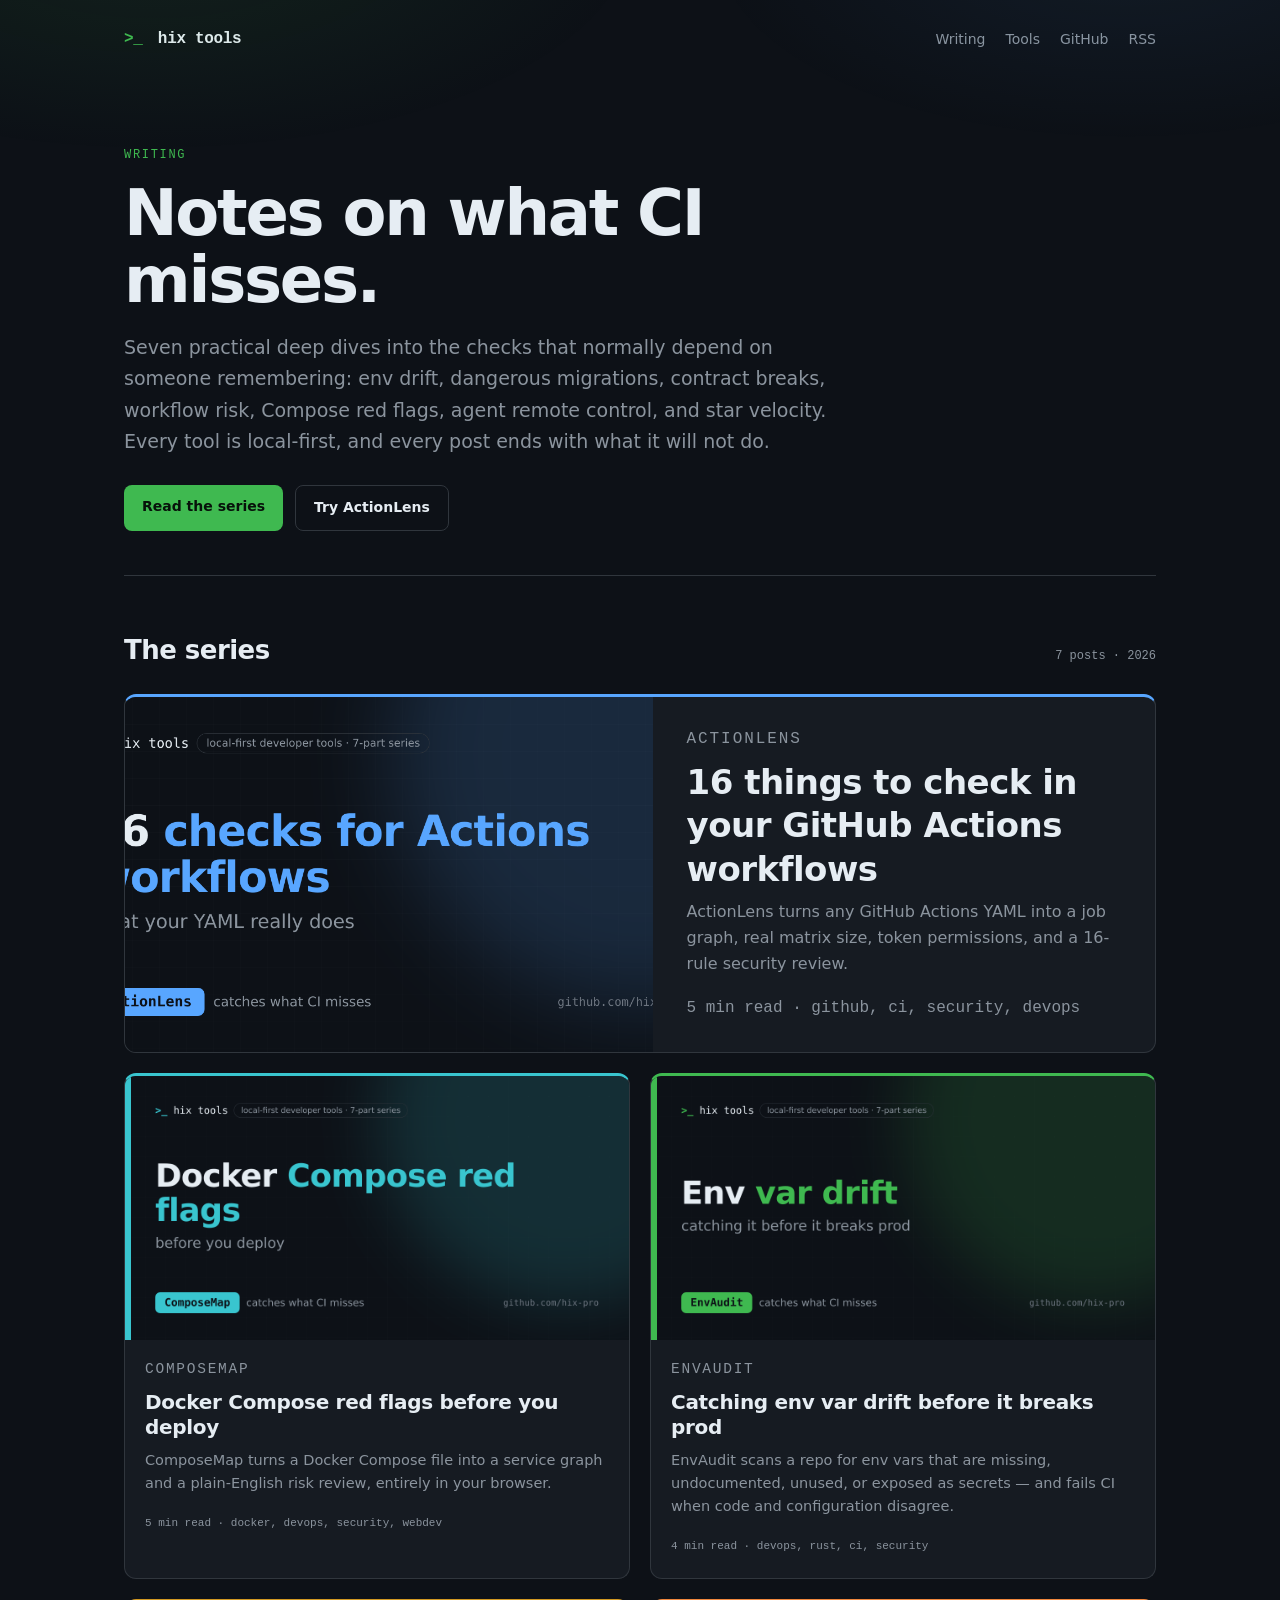
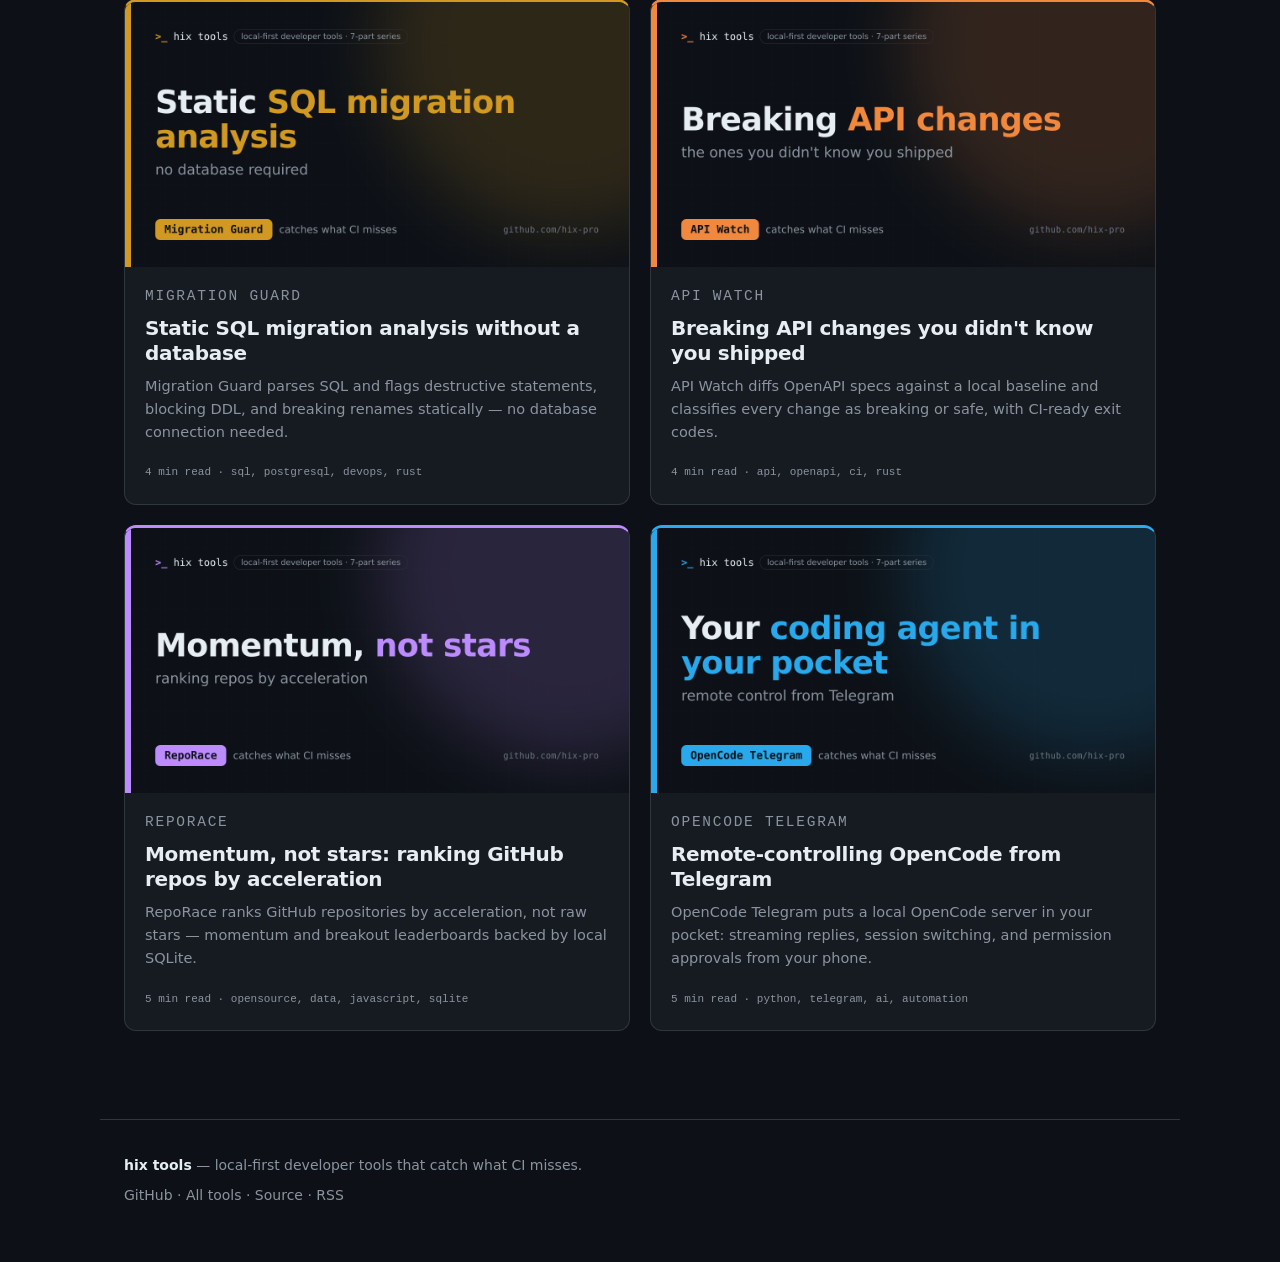
==== docs/index.html @ ecc72fb2 "feat: publish the writing site on GitHub Pages" ====
<!doctype html>
<html lang="en">
<head>
  <meta charset="utf-8">
  <meta name="viewport" content="width=device-width, initial-scale=1">
  <title>hix tools — writing</title>
  <meta name="description" content="Seven practical deep dives into the checks that normally depend on someone remembering: env drift, dangerous migrations, contract breaks, workflow risk, Compose red flags, agent remote control, and star velocity.">
  <link rel="canonical" href="https://hix-pro.github.io/blog/">
  <link rel="icon" href="assets/favicon.svg" type="image/svg+xml">
  <link rel="stylesheet" href="assets/style.css">
  <link rel="alternate" type="application/rss+xml" title="hix tools — writing" href="feed.xml">
  <meta property="og:type" content="website">
  <meta property="og:site_name" content="hix tools — writing">
  <meta property="og:title" content="hix tools — writing">
  <meta property="og:description" content="Seven practical deep dives into the checks that normally depend on someone remembering: env drift, dangerous migrations, contract breaks, workflow risk, Compose red flags, agent remote control, and star velocity.">
  <meta property="og:url" content="https://hix-pro.github.io/blog/">
  <meta property="og:image" content="https://hix-pro.github.io/blog/covers/04-actionlens.png">
  <meta name="twitter:card" content="summary_large_image">
  <meta name="twitter:title" content="hix tools — writing">
  <meta name="twitter:description" content="Seven practical deep dives into the checks that normally depend on someone remembering: env drift, dangerous migrations, contract breaks, workflow risk, Compose red flags, agent remote control, and star velocity.">
  <meta name="twitter:image" content="https://hix-pro.github.io/blog/covers/04-actionlens.png">
</head>
<body>
  <a class="skip" href="#main">Skip to content</a>
  <header class="site-header">
    <a class="brand" href="index.html"><span class="prompt">&gt;_</span> hix tools</a>
    <nav aria-label="Site">
      <a href="index.html">Writing</a>
      <a href="https://github.com/hix-pro">Tools</a>
      <a href="https://github.com/hix-pro/blog">GitHub</a>
      <a href="feed.xml">RSS</a>
    </nav>
  </header>
  <main id="main">
  <section class="hero">
    <p class="eyebrow">Writing</p>
    <h1>Notes on what CI misses.</h1>
    <p class="lede">Seven practical deep dives into the checks that normally depend on someone remembering: env drift, dangerous migrations, contract breaks, workflow risk, Compose red flags, agent remote control, and star velocity. Every tool is local-first, and every post ends with what it will not do.</p>
    <div class="hero-actions">
      <a class="button" href="#series">Read the series</a>
      <a class="button ghost" href="https://hix-pro.github.io/action-lens/">Try ActionLens</a>
    </div>
  </section>

  <section id="series" aria-labelledby="series-title">
    <div class="section-head">
      <h2 id="series-title">The series</h2>
      <span>7 posts · 2026</span>
    </div>
    <div class="grid">
      <a class="card featured" href="posts/04-action-lens-16-workflow-checks.html" style="--accent: #58a6ff">
  <div class="card-cover"><img src="covers/04-actionlens.png" alt="Cover for 16 things to check in your GitHub Actions workflows" loading="eager" width="2400" height="1260"></div>
  <div class="card-body">
    <p class="card-kicker">ActionLens</p>
    <h3>16 things to check in your GitHub Actions workflows</h3>
    <p>ActionLens turns any GitHub Actions YAML into a job graph, real matrix size, token permissions, and a 16-rule security review.</p>
    <p class="card-meta">5 min read · github, ci, security, devops</p>
  </div>
</a>
      <a class="card" href="posts/05-compose-map-red-flags.html" style="--accent: #39c5cf">
  <div class="card-cover"><img src="covers/05-composemap.png" alt="Cover for Docker Compose red flags before you deploy" loading="lazy" width="2400" height="1260"></div>
  <div class="card-body">
    <p class="card-kicker">ComposeMap</p>
    <h3>Docker Compose red flags before you deploy</h3>
    <p>ComposeMap turns a Docker Compose file into a service graph and a plain-English risk review, entirely in your browser.</p>
    <p class="card-meta">5 min read · docker, devops, security, webdev</p>
  </div>
</a><a class="card" href="posts/01-env-audit-env-var-drift.html" style="--accent: #3fb950">
  <div class="card-cover"><img src="covers/01-envaudit.png" alt="Cover for Catching env var drift before it breaks prod" loading="lazy" width="2400" height="1260"></div>
  <div class="card-body">
    <p class="card-kicker">EnvAudit</p>
    <h3>Catching env var drift before it breaks prod</h3>
    <p>EnvAudit scans a repo for env vars that are missing, undocumented, unused, or exposed as secrets — and fails CI when code and configuration disagree.</p>
    <p class="card-meta">4 min read · devops, rust, ci, security</p>
  </div>
</a><a class="card" href="posts/02-migration-guard-static-sql-analysis.html" style="--accent: #d29922">
  <div class="card-cover"><img src="covers/02-migration-guard.png" alt="Cover for Static SQL migration analysis without a database" loading="lazy" width="2400" height="1260"></div>
  <div class="card-body">
    <p class="card-kicker">Migration Guard</p>
    <h3>Static SQL migration analysis without a database</h3>
    <p>Migration Guard parses SQL and flags destructive statements, blocking DDL, and breaking renames statically — no database connection needed.</p>
    <p class="card-meta">4 min read · sql, postgresql, devops, rust</p>
  </div>
</a><a class="card" href="posts/03-api-watch-breaking-api-changes.html" style="--accent: #f0883e">
  <div class="card-cover"><img src="covers/03-api-watch.png" alt="Cover for Breaking API changes you didn&#x27;t know you shipped" loading="lazy" width="2400" height="1260"></div>
  <div class="card-body">
    <p class="card-kicker">API Watch</p>
    <h3>Breaking API changes you didn&#x27;t know you shipped</h3>
    <p>API Watch diffs OpenAPI specs against a local baseline and classifies every change as breaking or safe, with CI-ready exit codes.</p>
    <p class="card-meta">4 min read · api, openapi, ci, rust</p>
  </div>
</a><a class="card" href="posts/07-reporace-momentum-not-stars.html" style="--accent: #bc8cff">
  <div class="card-cover"><img src="covers/07-reporace.png" alt="Cover for Momentum, not stars: ranking GitHub repos by acceleration" loading="lazy" width="2400" height="1260"></div>
  <div class="card-body">
    <p class="card-kicker">RepoRace</p>
    <h3>Momentum, not stars: ranking GitHub repos by acceleration</h3>
    <p>RepoRace ranks GitHub repositories by acceleration, not raw stars — momentum and breakout leaderboards backed by local SQLite.</p>
    <p class="card-meta">5 min read · opensource, data, javascript, sqlite</p>
  </div>
</a><a class="card" href="posts/06-opencode-telegram-remote-control.html" style="--accent: #2aabee">
  <div class="card-cover"><img src="covers/06-opencode-telegram.png" alt="Cover for Remote-controlling OpenCode from Telegram" loading="lazy" width="2400" height="1260"></div>
  <div class="card-body">
    <p class="card-kicker">OpenCode Telegram</p>
    <h3>Remote-controlling OpenCode from Telegram</h3>
    <p>OpenCode Telegram puts a local OpenCode server in your pocket: streaming replies, session switching, and permission approvals from your phone.</p>
    <p class="card-meta">5 min read · python, telegram, ai, automation</p>
  </div>
</a>
    </div>
  </section>
</main>

  <footer class="site-footer">
    <p><strong>hix tools</strong> — local-first developer tools that catch what CI misses.</p>
    <p><a href="https://github.com/hix-pro">GitHub</a> · <a href="https://github.com/topics/hix-tools">All tools</a> · <a href="https://github.com/hix-pro/blog">Source</a> · <a href="feed.xml">RSS</a></p>
  </footer>
</body>
</html>
---- docs/assets/style.css ----
/* hix tools writing — generated by scripts/build_site.py */
:root {
  --bg: #0d1117;
  --bg-soft: #161b22;
  --border: #30363d;
  --text: #e6edf3;
  --muted: #8b949e;
  --green: #3fb950;
  --radius: 12px;
  --max: 1080px;
  --mono: ui-monospace, SFMono-Regular, Menlo, Consolas, "Liberation Mono", monospace;
}
*, *::before, *::after { box-sizing: border-box; }
html { scroll-behavior: smooth; }
body {
  margin: 0;
  background: var(--bg);
  color: var(--text);
  font: 17px/1.7 ui-sans-serif, system-ui, -apple-system, "Segoe UI", sans-serif;
  -webkit-font-smoothing: antialiased;
}
body::before {
  content: "";
  position: fixed;
  inset: 0;
  pointer-events: none;
  background:
    radial-gradient(700px 320px at 12% -8%, rgba(63,185,80,.10), transparent 70%),
    radial-gradient(600px 280px at 88% -6%, rgba(88,166,255,.07), transparent 70%);
}
a { color: var(--green); text-decoration: none; }
a:hover { text-decoration: underline; }
:focus-visible { outline: 2px solid var(--green); outline-offset: 3px; }
.skip {
  position: absolute; left: -999px; top: 12px; z-index: 10;
  background: var(--green); color: #0d1117; padding: 8px 14px; border-radius: 6px;
}
.skip:focus { left: 12px; }
.site-header {
  max-width: var(--max);
  margin: 0 auto;
  padding: 26px 24px 0;
  display: flex;
  align-items: center;
  justify-content: space-between;
  gap: 16px;
}
.brand {
  font-family: var(--mono);
  font-weight: 700;
  font-size: 16px;
  color: var(--text);
  letter-spacing: -0.02em;
}
.brand:hover { text-decoration: none; }
.brand .prompt { color: var(--green); margin-right: 6px; }
nav { display: flex; gap: 20px; flex-wrap: wrap; }
nav a { color: var(--muted); font-size: 14px; }
nav a:hover { color: var(--text); text-decoration: none; }
main {
  position: relative;
  max-width: var(--max);
  margin: 0 auto;
  padding: 48px 24px 88px;
}
.hero {
  padding: 44px 0 44px;
  border-bottom: 1px solid var(--border);
}
.eyebrow {
  margin: 0;
  font-family: var(--mono);
  font-size: 12px;
  letter-spacing: .14em;
  text-transform: uppercase;
  color: var(--green);
}
h1 {
  margin: 14px 0 18px;
  font-size: clamp(38px, 6vw, 64px);
  line-height: 1.05;
  letter-spacing: -0.035em;
  max-width: 820px;
}
.lede {
  margin: 0;
  max-width: 740px;
  color: var(--muted);
  font-size: 19px;
  line-height: 1.65;
}
.hero-actions { display: flex; flex-wrap: wrap; gap: 12px; margin-top: 28px; }
.button {
  display: inline-block;
  padding: 10px 18px;
  border-radius: 8px;
  background: var(--green);
  color: #07110a;
  font-size: 14px;
  font-weight: 700;
}
.button:hover { text-decoration: none; filter: brightness(1.08); }
.button.ghost {
  background: transparent;
  color: var(--text);
  border: 1px solid var(--border);
}
.button.ghost:hover { border-color: var(--muted); filter: none; }
.section-head {
  display: flex;
  align-items: baseline;
  justify-content: space-between;
  gap: 16px;
  margin: 52px 0 22px;
}
.section-head h2 { margin: 0; font-size: 26px; letter-spacing: -0.02em; }
.section-head span { color: var(--muted); font-family: var(--mono); font-size: 12px; }
.grid { display: grid; grid-template-columns: repeat(2, minmax(0, 1fr)); gap: 20px; }
.card {
  display: flex;
  flex-direction: column;
  color: var(--text);
  background: var(--bg-soft);
  border: 1px solid var(--border);
  border-top: 3px solid var(--accent, var(--green));
  border-radius: var(--radius);
  overflow: hidden;
  transition: transform .15s ease, border-color .15s ease;
}
.card:hover {
  transform: translateY(-2px);
  border-color: var(--accent, var(--green));
  text-decoration: none;
}
.card-cover { aspect-ratio: 2400 / 1260; overflow: hidden; background: #000; }
.card-cover img { display: block; width: 100%; height: 100%; object-fit: cover; }
.card-body { display: flex; flex-direction: column; gap: 8px; padding: 18px 20px 22px; }
.card-kicker {
  margin: 0;
  font-family: var(--mono);
  font-size: 11px;
  letter-spacing: .12em;
  text-transform: uppercase;
  color: var(--accent, var(--green));
}
.card h3 { margin: 0; font-size: 20px; line-height: 1.28; letter-spacing: -0.015em; }
.card p { margin: 0; color: var(--muted); font-size: 14.5px; line-height: 1.6; }
.card .card-meta {
  margin-top: auto;
  padding-top: 12px;
  font-family: var(--mono);
  font-size: 11px;
  color: var(--muted);
}
.card.featured { grid-column: 1 / -1; display: grid; grid-template-columns: 1.05fr 1fr; }
.card.featured .card-cover { height: 100%; aspect-ratio: auto; }
.card.featured .card-body { justify-content: center; padding: 30px 34px; }
.card.featured h3 { font-size: clamp(24px, 3vw, 34px); }
.card.featured p { font-size: 16px; }
.post { max-width: 800px; }
.back { font-family: var(--mono); font-size: 13px; color: var(--muted); }
.back:hover { color: var(--text); }
.post-cover {
  margin: 24px 0 34px;
  border: 1px solid var(--border);
  border-top: 3px solid var(--accent, var(--green));
  border-radius: var(--radius);
  overflow: hidden;
}
.post-cover img { display: block; width: 100%; height: auto; }
.post-header h1 { font-size: clamp(32px, 5vw, 50px); margin-top: 10px; }
.post-meta {
  margin: 18px 0 0;
  font-family: var(--mono);
  font-size: 12px;
  color: var(--muted);
}
.prose { margin-top: 40px; }
.prose h2 { margin: 52px 0 16px; font-size: 27px; line-height: 1.25; letter-spacing: -0.02em; }
.prose h3 { margin: 34px 0 12px; font-size: 20px; }
.prose p, .prose ul, .prose ol { margin: 0 0 18px; }
.prose ul, .prose ol { padding-left: 24px; }
.prose li { margin: 7px 0; }
.prose strong { color: #f0f6fc; }
.prose code {
  font-family: var(--mono);
  font-size: .87em;
  background: #1f2630;
  border: 1px solid #2a323d;
  padding: 1px 5px;
  border-radius: 4px;
}
.prose pre {
  margin: 22px 0;
  padding: 16px 18px;
  overflow-x: auto;
  background: var(--bg-soft);
  border: 1px solid var(--border);
  border-radius: 8px;
  font-size: 13.5px;
  line-height: 1.6;
}
.prose pre code { background: none; border: 0; padding: 0; font-size: inherit; }
.prose pre { scrollbar-width: thin; scrollbar-color: var(--border) var(--bg-soft); }
.prose pre::-webkit-scrollbar { height: 8px; }
.prose pre::-webkit-scrollbar-track { background: var(--bg-soft); }
.prose pre::-webkit-scrollbar-thumb { background: var(--border); border-radius: 8px; }
.prose blockquote {
  margin: 24px 0;
  padding: 4px 0 4px 18px;
  border-left: 3px solid var(--green);
  color: var(--muted);
}
.prose table { width: 100%; border-collapse: collapse; margin: 24px 0; font-size: 14px; }
.prose th, .prose td { padding: 9px 12px; border: 1px solid var(--border); text-align: left; vertical-align: top; }
.prose th { background: var(--bg-soft); }
.prose img { max-width: 100%; height: auto; }
.prose hr { border: 0; border-top: 1px solid var(--border); margin: 42px 0; }
.prose a { text-decoration: underline; text-underline-offset: 3px; text-decoration-color: rgba(63,185,80,.35); }
.prose a:hover { text-decoration-color: var(--green); }
.post-nav {
  display: flex;
  justify-content: space-between;
  gap: 20px;
  margin-top: 56px;
  padding-top: 24px;
  border-top: 1px solid var(--border);
}
.post-nav a { max-width: 48%; color: var(--text); font-size: 15px; }
.post-nav a:hover { color: var(--green); text-decoration: none; }
.post-nav .next { margin-left: auto; text-align: right; }
.post-nav .label {
  display: block;
  margin-bottom: 4px;
  font-family: var(--mono);
  font-size: 11px;
  letter-spacing: .12em;
  text-transform: uppercase;
  color: var(--muted);
}
.site-footer {
  max-width: var(--max);
  margin: 0 auto;
  padding: 28px 24px 48px;
  border-top: 1px solid var(--border);
  color: var(--muted);
  font-size: 14px;
}
.site-footer p { margin: 6px 0; }
.site-footer strong { color: var(--text); }
.site-footer a { color: var(--muted); }
.site-footer a:hover { color: var(--green); }
.not-found { padding-top: 96px; padding-bottom: 120px; }
@media (max-width: 760px) {
  .site-header { flex-direction: column; align-items: flex-start; }
  nav { gap: 14px; }
  main { padding-top: 32px; }
  .hero { padding-top: 24px; }
  .grid { grid-template-columns: 1fr; }
  .card.featured { grid-template-columns: 1fr; }
  .card.featured .card-cover { aspect-ratio: 2400 / 1260; }
  .card.featured .card-body { padding: 22px 22px 26px; }
  .post-nav { flex-direction: column; }
  .post-nav a, .post-nav .next { max-width: 100%; text-align: left; }
}
@media (prefers-reduced-motion: reduce) {
  html { scroll-behavior: auto; }
  .card { transition: none; }
}

/* Pygments (github-dark) */
pre { line-height: 125%; }
td.linenos .normal { color: #6e7681; background-color: #0d1117; padding-left: 5px; padding-right: 5px; }
span.linenos { color: #6e7681; background-color: #0d1117; padding-left: 5px; padding-right: 5px; }
td.linenos .special { color: #e6edf3; background-color: #6e7681; padding-left: 5px; padding-right: 5px; }
span.linenos.special { color: #e6edf3; background-color: #6e7681; padding-left: 5px; padding-right: 5px; }
.highlight .hll { background-color: #6e7681 }
.highlight { background: #0d1117; color: #e6edf3 }
.highlight .c { color: #8b949e; font-style: italic } /* Comment */
.highlight .err { color: #f85149 } /* Error */
.highlight .esc { color: #e6edf3 } /* Escape */
.highlight .g { color: #e6edf3 } /* Generic */
.highlight .k { color: #ff7b72 } /* Keyword */
.highlight .l { color: #a5d6ff } /* Literal */
.highlight .n { color: #e6edf3 } /* Name */
.highlight .o { color: #ff7b72; font-weight: bold } /* Operator */
.highlight .x { color: #e6edf3 } /* Other */
.highlight .p { color: #e6edf3 } /* Punctuation */
.highlight .ch { color: #8b949e; font-style: italic } /* Comment.Hashbang */
.highlight .cm { color: #8b949e; font-style: italic } /* Comment.Multiline */
.highlight .cp { color: #8b949e; font-weight: bold; font-style: italic } /* Comment.Preproc */
.highlight .cpf { color: #8b949e; font-style: italic } /* Comment.PreprocFile */
.highlight .c1 { color: #8b949e; font-style: italic } /* Comment.Single */
.highlight .cs { color: #8b949e; font-weight: bold; font-style: italic } /* Comment.Special */
.highlight .gd { color: #ffa198; background-color: #490202 } /* Generic.Deleted */
.highlight .ge { color: #e6edf3; font-style: italic } /* Generic.Emph */
.highlight .ges { color: #e6edf3; font-weight: bold; font-style: italic } /* Generic.EmphStrong */
.highlight .gr { color: #ffa198 } /* Generic.Error */
.highlight .gh { color: #79c0ff; font-weight: bold } /* Generic.Heading */
.highlight .gi { color: #56d364; background-color: #0f5323 } /* Generic.Inserted */
.highlight .go { color: #8b949e } /* Generic.Output */
.highlight .gp { color: #8b949e } /* Generic.Prompt */
.highlight .gs { color: #e6edf3; font-weight: bold } /* Generic.Strong */
.highlight .gu { color: #79c0ff } /* Generic.Subheading */
.highlight .gt { color: #ff7b72 } /* Generic.Traceback */
.highlight .g-Underline { color: #e6edf3; text-decoration: underline } /* Generic.Underline */
.highlight .kc { color: #79c0ff } /* Keyword.Constant */
.highlight .kd { color: #ff7b72 } /* Keyword.Declaration */
.highlight .kn { color: #ff7b72 } /* Keyword.Namespace */
.highlight .kp { color: #79c0ff } /* Keyword.Pseudo */
.highlight .kr { color: #ff7b72 } /* Keyword.Reserved */
.highlight .kt { color: #ff7b72 } /* Keyword.Type */
.highlight .ld { color: #79c0ff } /* Literal.Date */
.highlight .m { color: #a5d6ff } /* Literal.Number */
.highlight .s { color: #a5d6ff } /* Literal.String */
.highlight .na { color: #e6edf3 } /* Name.Attribute */
.highlight .nb { color: #e6edf3 } /* Name.Builtin */
.highlight .nc { color: #f0883e; font-weight: bold } /* Name.Class */
.highlight .no { color: #79c0ff; font-weight: bold } /* Name.Constant */
.highlight .nd { color: #d2a8ff; font-weight: bold } /* Name.Decorator */
.highlight .ni { color: #ffa657 } /* Name.Entity */
.highlight .ne { color: #f0883e; font-weight: bold } /* Name.Exception */
.highlight .nf { color: #d2a8ff; font-weight: bold } /* Name.Function */
.highlight .nl { color: #79c0ff; font-weight: bold } /* Name.Label */
.highlight .nn { color: #ff7b72 } /* Name.Namespace */
.highlight .nx { color: #e6edf3 } /* Name.Other */
.highlight .py { color: #79c0ff } /* Name.Property */
.highlight .nt { color: #7ee787 } /* Name.Tag */
.highlight .nv { color: #79c0ff } /* Name.Variable */
.highlight .ow { color: #ff7b72; font-weight: bold } /* Operator.Word */
.highlight .pm { color: #e6edf3 } /* Punctuation.Marker */
.highlight .w { color: #6e7681 } /* Text.Whitespace */
.highlight .mb { color: #a5d6ff } /* Literal.Number.Bin */
.highlight .mf { color: #a5d6ff } /* Literal.Number.Float */
.highlight .mh { color: #a5d6ff } /* Literal.Number.Hex */
.highlight .mi { color: #a5d6ff } /* Literal.Number.Integer */
.highlight .mo { color: #a5d6ff } /* Literal.Number.Oct */
.highlight .sa { color: #79c0ff } /* Literal.String.Affix */
.highlight .sb { color: #a5d6ff } /* Literal.String.Backtick */
.highlight .sc { color: #a5d6ff } /* Literal.String.Char */
.highlight .dl { color: #79c0ff } /* Literal.String.Delimiter */
.highlight .sd { color: #a5d6ff } /* Literal.String.Doc */
.highlight .s2 { color: #a5d6ff } /* Literal.String.Double */
.highlight .se { color: #79c0ff } /* Literal.String.Escape */
.highlight .sh { color: #79c0ff } /* Literal.String.Heredoc */
.highlight .si { color: #a5d6ff } /* Literal.String.Interpol */
.highlight .sx { color: #a5d6ff } /* Literal.String.Other */
.highlight .sr { color: #79c0ff } /* Literal.String.Regex */
.highlight .s1 { color: #a5d6ff } /* Literal.String.Single */
.highlight .ss { color: #a5d6ff } /* Literal.String.Symbol */
.highlight .bp { color: #e6edf3 } /* Name.Builtin.Pseudo */
.highlight .fm { color: #d2a8ff; font-weight: bold } /* Name.Function.Magic */
.highlight .vc { color: #79c0ff } /* Name.Variable.Class */
.highlight .vg { color: #79c0ff } /* Name.Variable.Global */
.highlight .vi { color: #79c0ff } /* Name.Variable.Instance */
.highlight .vm { color: #79c0ff } /* Name.Variable.Magic */
.highlight .il { color: #a5d6ff } /* Literal.Number.Integer.Long */
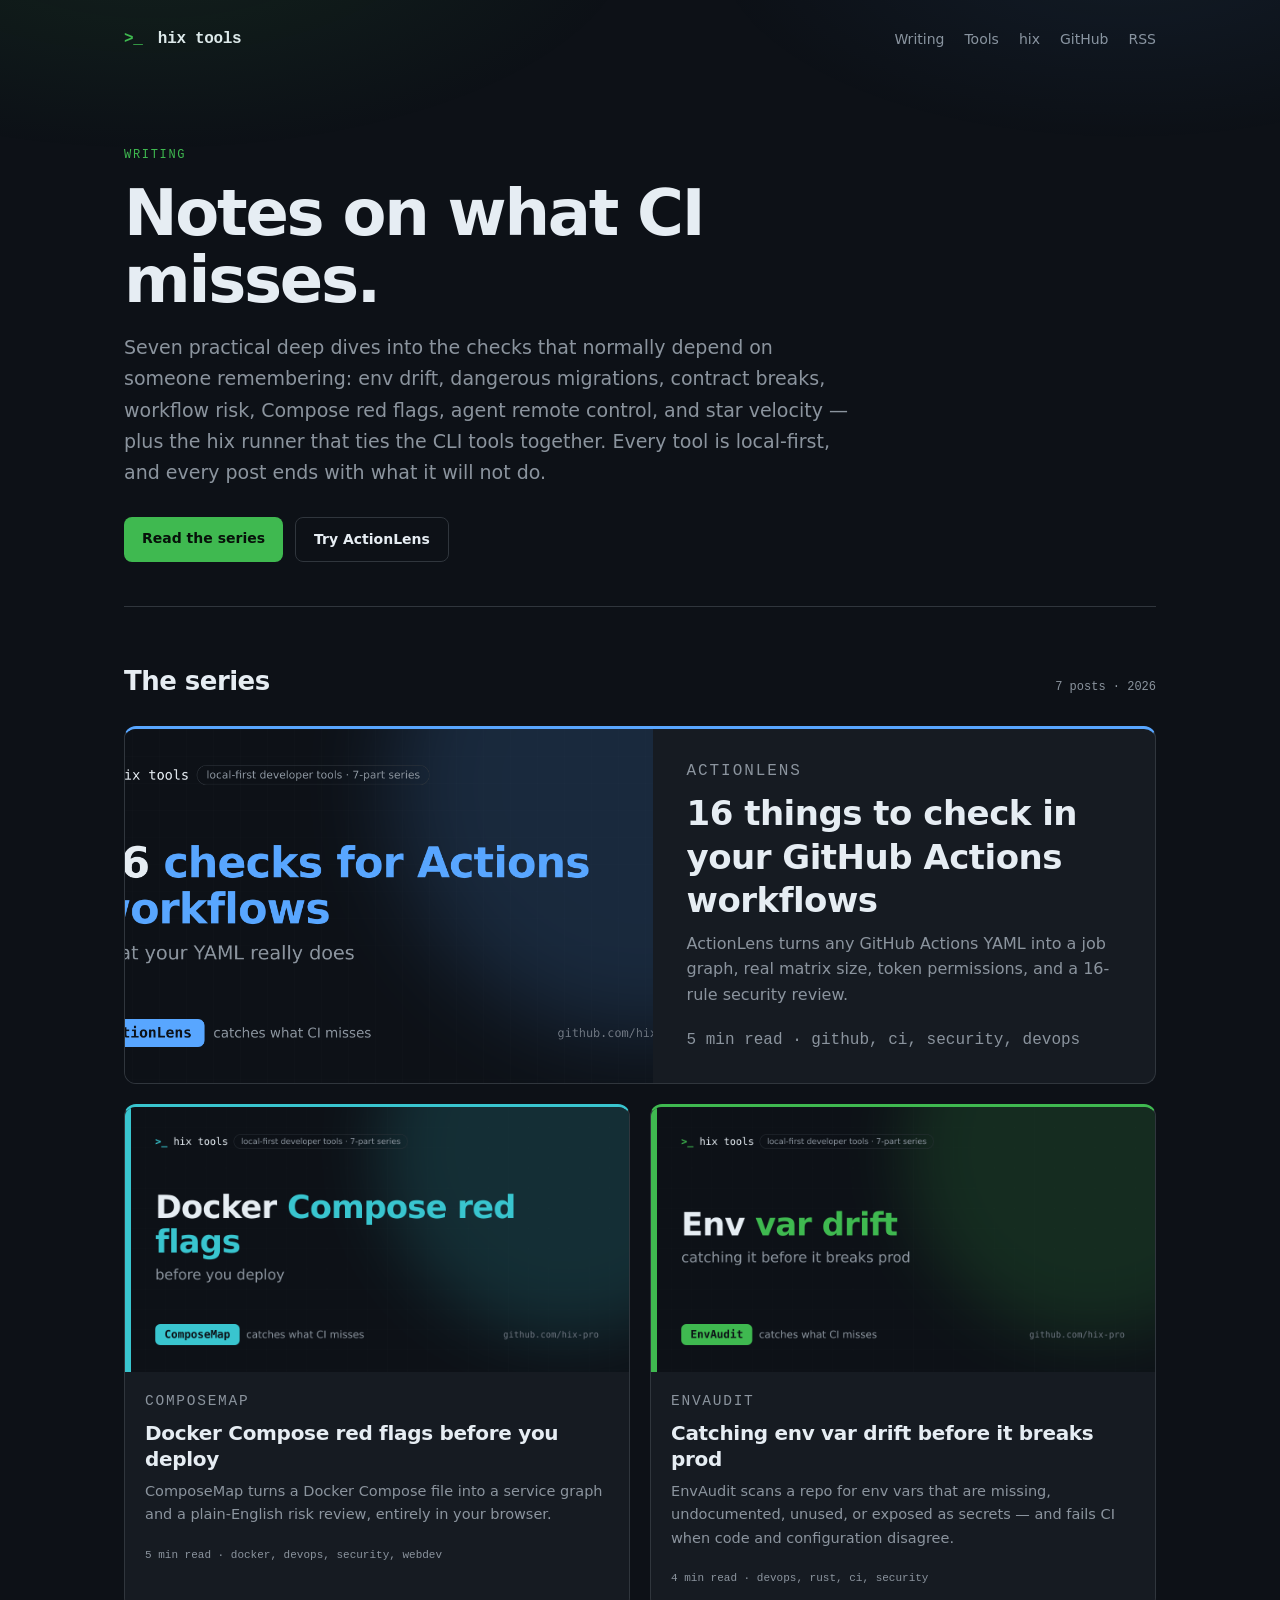
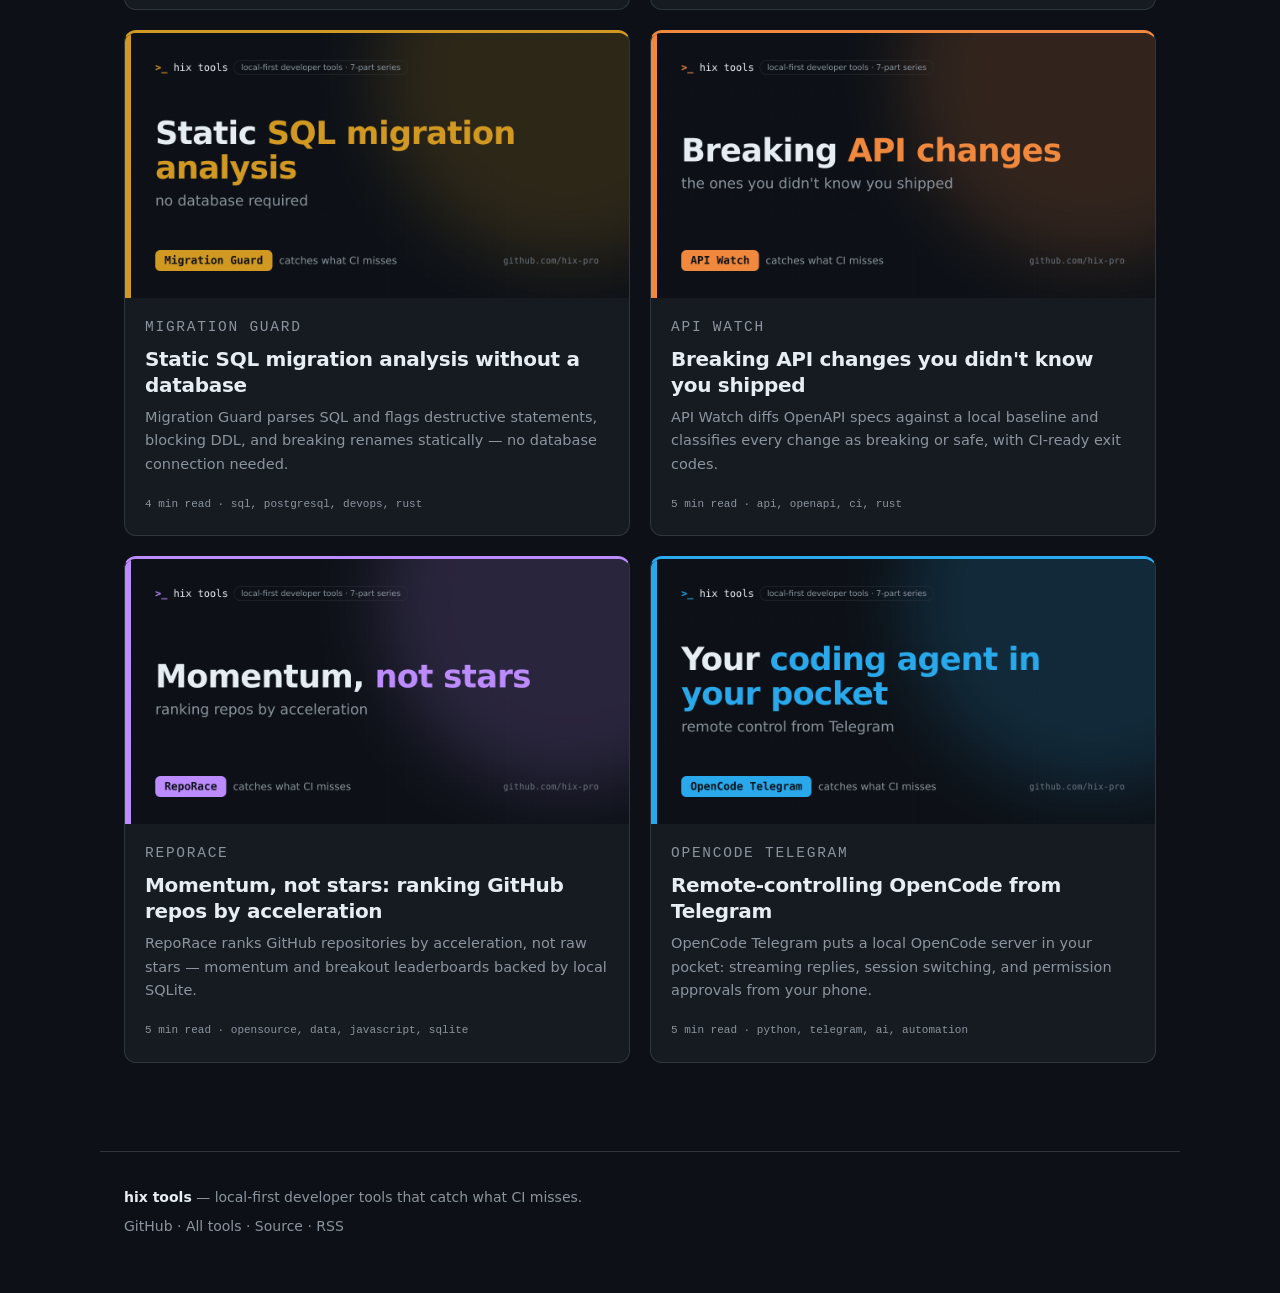
==== commit bccd6944: "docs: connect the CLI posts to the hix runner Add a short suite section to the EnvAudit, Migration G" ====
--- a/docs/index.html
+++ b/docs/index.html
@@ -4,7 +4,7 @@
   <meta charset="utf-8">
   <meta name="viewport" content="width=device-width, initial-scale=1">
   <title>hix tools — writing</title>
-  <meta name="description" content="Seven practical deep dives into the checks that normally depend on someone remembering: env drift, dangerous migrations, contract breaks, workflow risk, Compose red flags, agent remote control, and star velocity.">
+  <meta name="description" content="Seven practical deep dives into the checks that normally depend on someone remembering: env drift, dangerous migrations, contract breaks, workflow risk, Compose red flags, agent remote control, and star velocity — plus the hix runner that ties the CLI tools together.">
   <link rel="canonical" href="https://hix-pro.github.io/blog/">
   <link rel="icon" href="assets/favicon.svg" type="image/svg+xml">
   <link rel="stylesheet" href="assets/style.css">
@@ -12,12 +12,12 @@
   <meta property="og:type" content="website">
   <meta property="og:site_name" content="hix tools — writing">
   <meta property="og:title" content="hix tools — writing">
-  <meta property="og:description" content="Seven practical deep dives into the checks that normally depend on someone remembering: env drift, dangerous migrations, contract breaks, workflow risk, Compose red flags, agent remote control, and star velocity.">
+  <meta property="og:description" content="Seven practical deep dives into the checks that normally depend on someone remembering: env drift, dangerous migrations, contract breaks, workflow risk, Compose red flags, agent remote control, and star velocity — plus the hix runner that ties the CLI tools together.">
   <meta property="og:url" content="https://hix-pro.github.io/blog/">
   <meta property="og:image" content="https://hix-pro.github.io/blog/covers/04-actionlens.png">
   <meta name="twitter:card" content="summary_large_image">
   <meta name="twitter:title" content="hix tools — writing">
-  <meta name="twitter:description" content="Seven practical deep dives into the checks that normally depend on someone remembering: env drift, dangerous migrations, contract breaks, workflow risk, Compose red flags, agent remote control, and star velocity.">
+  <meta name="twitter:description" content="Seven practical deep dives into the checks that normally depend on someone remembering: env drift, dangerous migrations, contract breaks, workflow risk, Compose red flags, agent remote control, and star velocity — plus the hix runner that ties the CLI tools together.">
   <meta name="twitter:image" content="https://hix-pro.github.io/blog/covers/04-actionlens.png">
 </head>
 <body>
@@ -27,6 +27,7 @@
     <nav aria-label="Site">
       <a href="index.html">Writing</a>
       <a href="https://github.com/hix-pro">Tools</a>
+      <a href="https://github.com/hix-pro/hix">hix</a>
       <a href="https://github.com/hix-pro/blog">GitHub</a>
       <a href="feed.xml">RSS</a>
     </nav>
@@ -35,7 +36,7 @@
   <section class="hero">
     <p class="eyebrow">Writing</p>
     <h1>Notes on what CI misses.</h1>
-    <p class="lede">Seven practical deep dives into the checks that normally depend on someone remembering: env drift, dangerous migrations, contract breaks, workflow risk, Compose red flags, agent remote control, and star velocity. Every tool is local-first, and every post ends with what it will not do.</p>
+    <p class="lede">Seven practical deep dives into the checks that normally depend on someone remembering: env drift, dangerous migrations, contract breaks, workflow risk, Compose red flags, agent remote control, and star velocity — plus the hix runner that ties the CLI tools together. Every tool is local-first, and every post ends with what it will not do.</p>
     <div class="hero-actions">
       <a class="button" href="#series">Read the series</a>
       <a class="button ghost" href="https://hix-pro.github.io/action-lens/">Try ActionLens</a>
@@ -87,7 +88,7 @@
     <p class="card-kicker">API Watch</p>
     <h3>Breaking API changes you didn&#x27;t know you shipped</h3>
     <p>API Watch diffs OpenAPI specs against a local baseline and classifies every change as breaking or safe, with CI-ready exit codes.</p>
-    <p class="card-meta">4 min read · api, openapi, ci, rust</p>
+    <p class="card-meta">5 min read · api, openapi, ci, rust</p>
   </div>
 </a><a class="card" href="posts/07-reporace-momentum-not-stars.html" style="--accent: #bc8cff">
   <div class="card-cover"><img src="covers/07-reporace.png" alt="Cover for Momentum, not stars: ranking GitHub repos by acceleration" loading="lazy" width="2400" height="1260"></div>
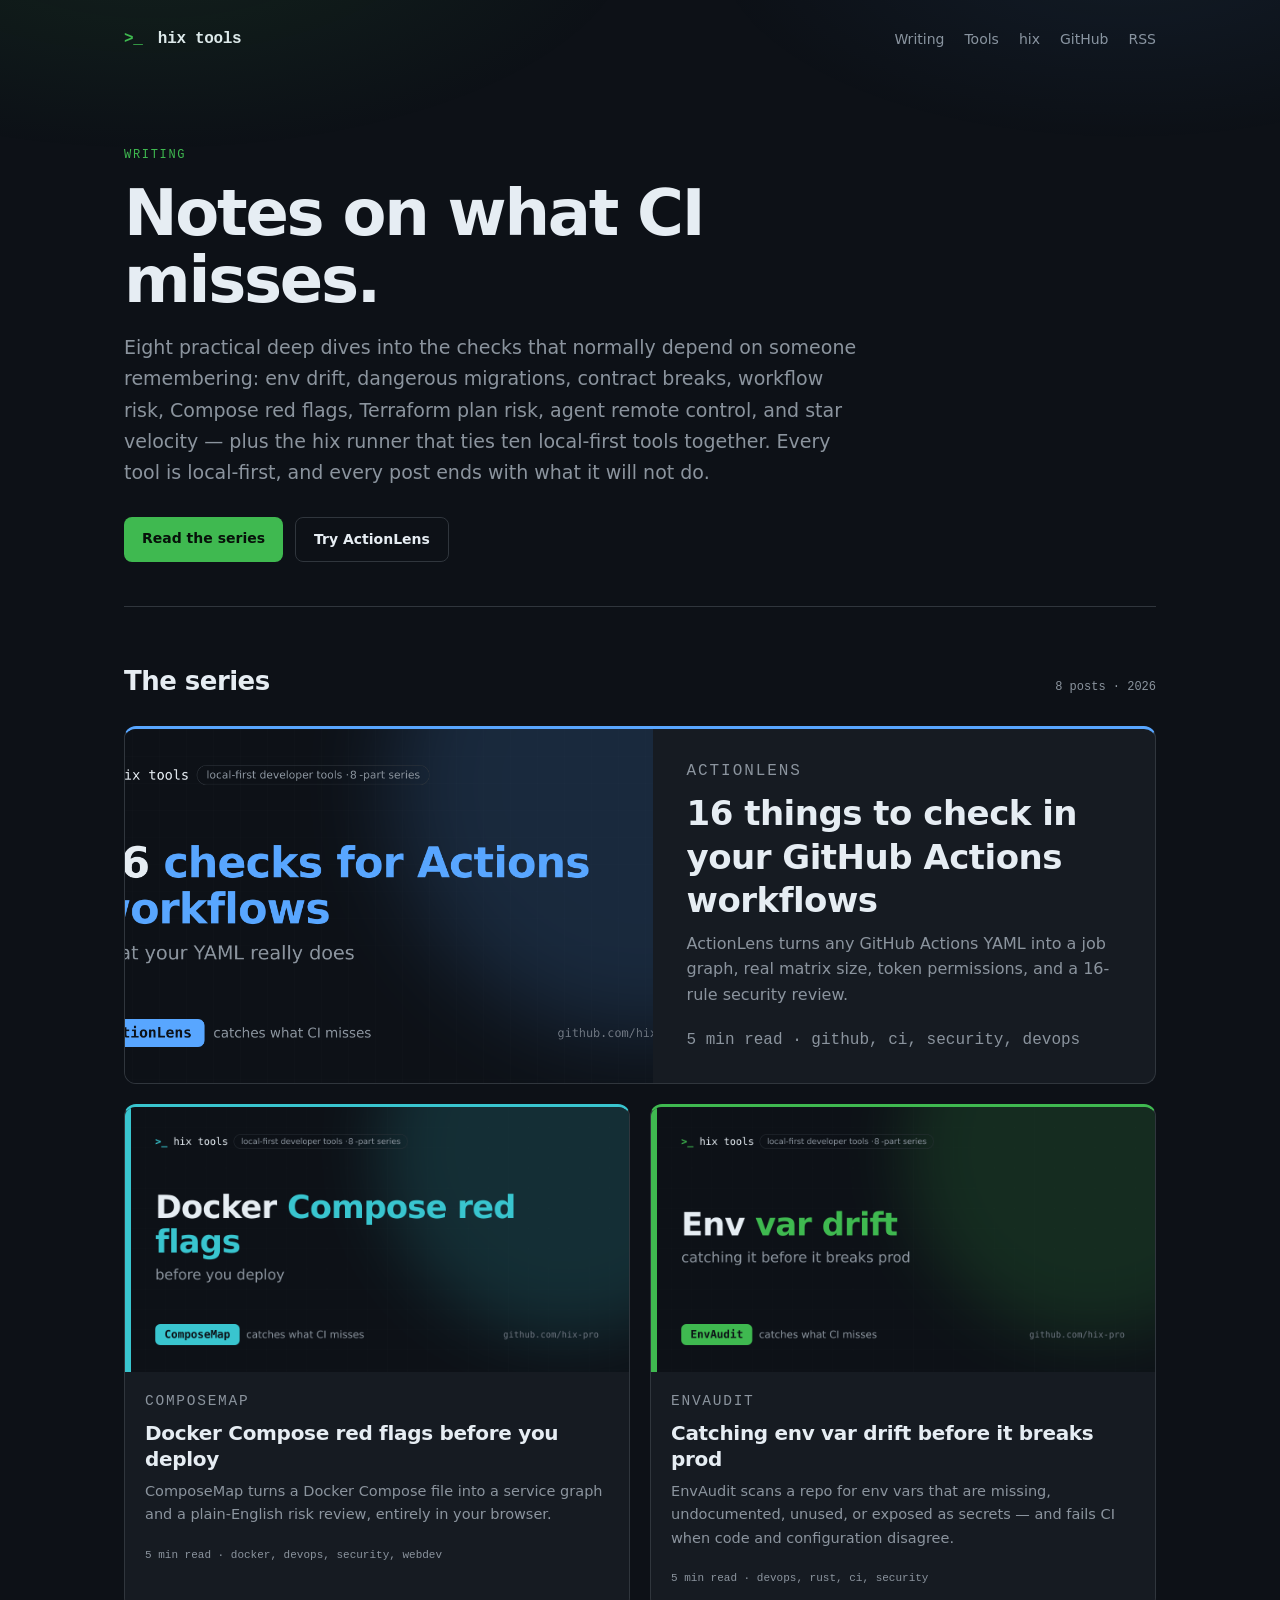
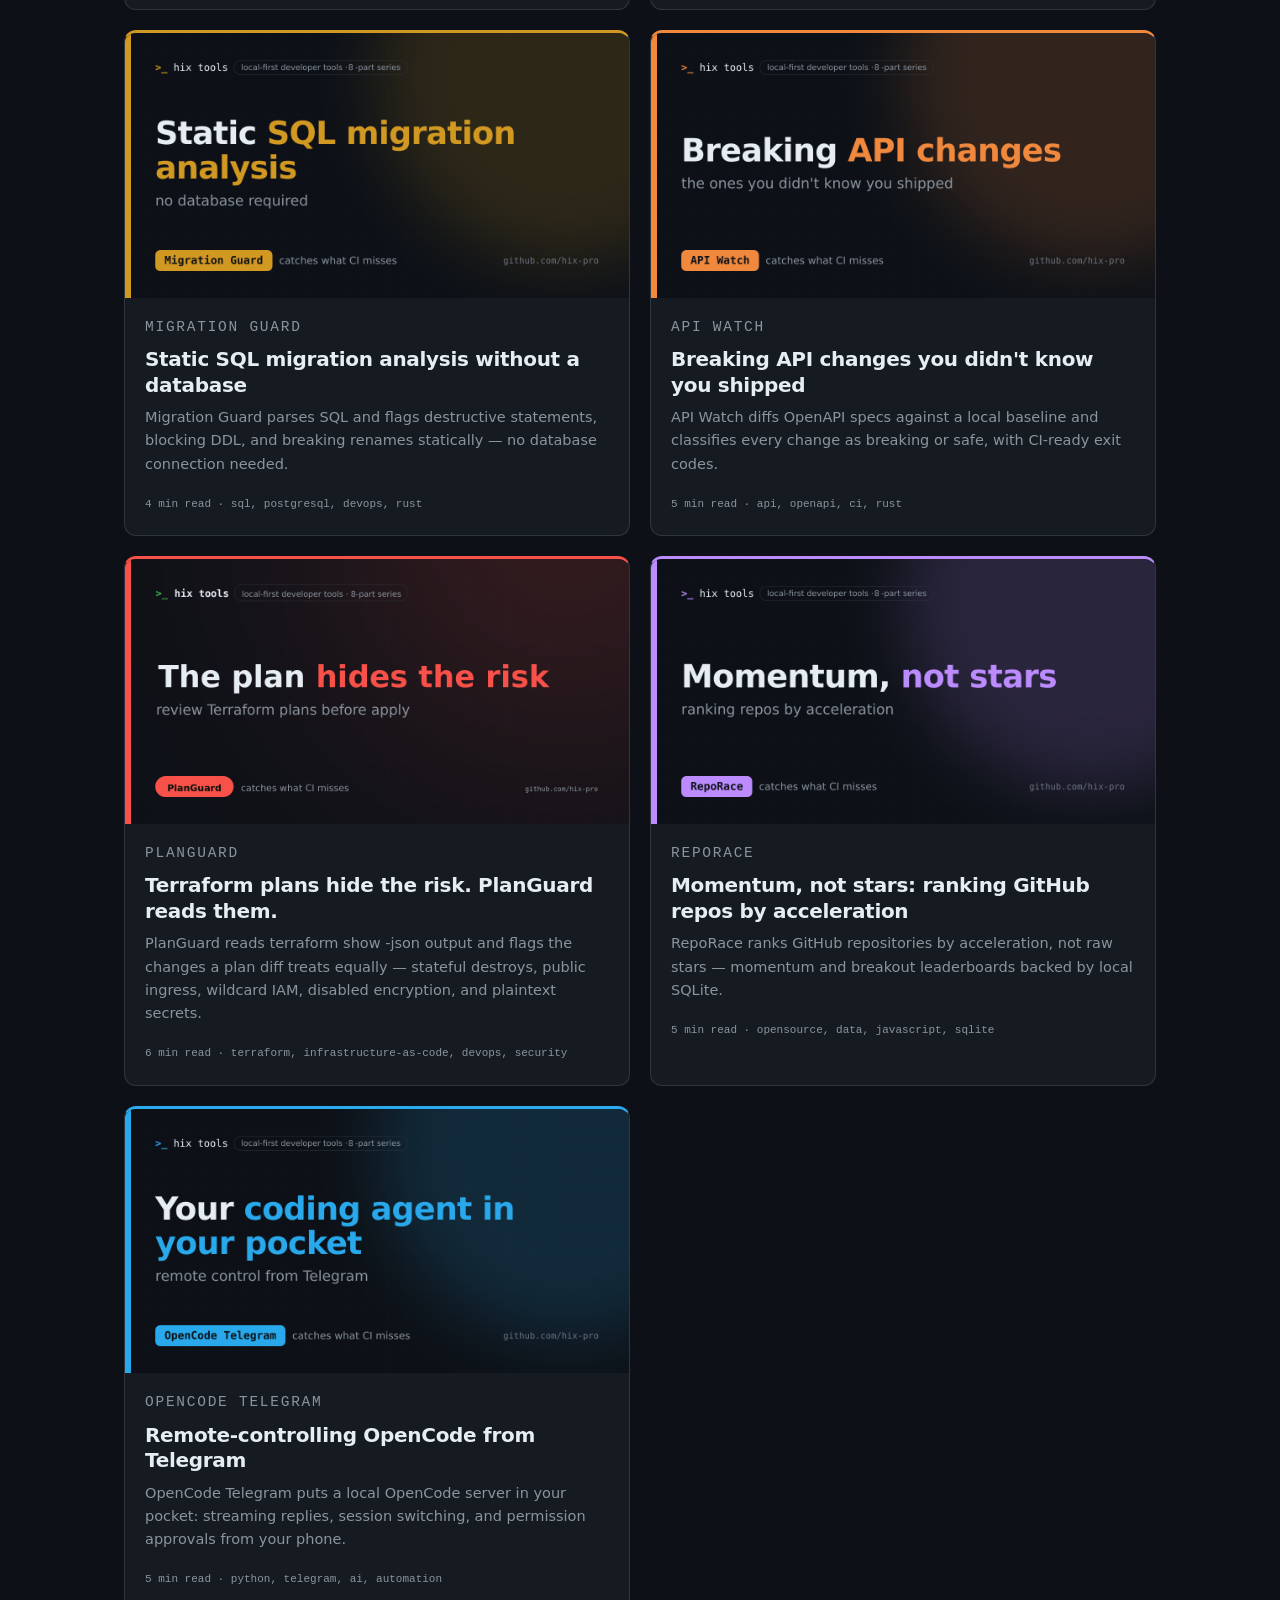
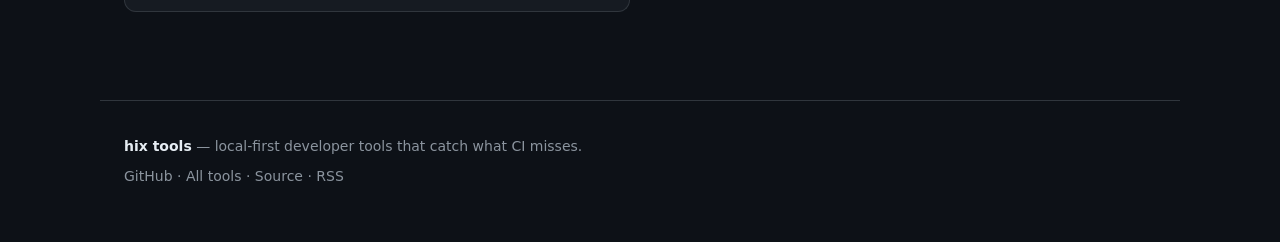
==== commit 8281d467: "docs: add the PlanGuard deep dive" ====
--- a/docs/index.html
+++ b/docs/index.html
@@ -4,7 +4,7 @@
   <meta charset="utf-8">
   <meta name="viewport" content="width=device-width, initial-scale=1">
   <title>hix tools — writing</title>
-  <meta name="description" content="Seven practical deep dives into the checks that normally depend on someone remembering: env drift, dangerous migrations, contract breaks, workflow risk, Compose red flags, agent remote control, and star velocity — plus the hix runner that ties the CLI tools together.">
+  <meta name="description" content="Eight practical deep dives into the checks that normally depend on someone remembering: env drift, dangerous migrations, contract breaks, workflow risk, Compose red flags, Terraform plan risk, agent remote control, and star velocity — plus the hix runner that ties ten local-first tools together.">
   <link rel="canonical" href="https://hix-pro.github.io/blog/">
   <link rel="icon" href="assets/favicon.svg" type="image/svg+xml">
   <link rel="stylesheet" href="assets/style.css">
@@ -12,12 +12,12 @@
   <meta property="og:type" content="website">
   <meta property="og:site_name" content="hix tools — writing">
   <meta property="og:title" content="hix tools — writing">
-  <meta property="og:description" content="Seven practical deep dives into the checks that normally depend on someone remembering: env drift, dangerous migrations, contract breaks, workflow risk, Compose red flags, agent remote control, and star velocity — plus the hix runner that ties the CLI tools together.">
+  <meta property="og:description" content="Eight practical deep dives into the checks that normally depend on someone remembering: env drift, dangerous migrations, contract breaks, workflow risk, Compose red flags, Terraform plan risk, agent remote control, and star velocity — plus the hix runner that ties ten local-first tools together.">
   <meta property="og:url" content="https://hix-pro.github.io/blog/">
   <meta property="og:image" content="https://hix-pro.github.io/blog/covers/04-actionlens.png">
   <meta name="twitter:card" content="summary_large_image">
   <meta name="twitter:title" content="hix tools — writing">
-  <meta name="twitter:description" content="Seven practical deep dives into the checks that normally depend on someone remembering: env drift, dangerous migrations, contract breaks, workflow risk, Compose red flags, agent remote control, and star velocity — plus the hix runner that ties the CLI tools together.">
+  <meta name="twitter:description" content="Eight practical deep dives into the checks that normally depend on someone remembering: env drift, dangerous migrations, contract breaks, workflow risk, Compose red flags, Terraform plan risk, agent remote control, and star velocity — plus the hix runner that ties ten local-first tools together.">
   <meta name="twitter:image" content="https://hix-pro.github.io/blog/covers/04-actionlens.png">
 </head>
 <body>
@@ -36,7 +36,7 @@
   <section class="hero">
     <p class="eyebrow">Writing</p>
     <h1>Notes on what CI misses.</h1>
-    <p class="lede">Seven practical deep dives into the checks that normally depend on someone remembering: env drift, dangerous migrations, contract breaks, workflow risk, Compose red flags, agent remote control, and star velocity — plus the hix runner that ties the CLI tools together. Every tool is local-first, and every post ends with what it will not do.</p>
+    <p class="lede">Eight practical deep dives into the checks that normally depend on someone remembering: env drift, dangerous migrations, contract breaks, workflow risk, Compose red flags, Terraform plan risk, agent remote control, and star velocity — plus the hix runner that ties ten local-first tools together. Every tool is local-first, and every post ends with what it will not do.</p>
     <div class="hero-actions">
       <a class="button" href="#series">Read the series</a>
       <a class="button ghost" href="https://hix-pro.github.io/action-lens/">Try ActionLens</a>
@@ -46,7 +46,7 @@
   <section id="series" aria-labelledby="series-title">
     <div class="section-head">
       <h2 id="series-title">The series</h2>
-      <span>7 posts · 2026</span>
+      <span>8 posts · 2026</span>
     </div>
     <div class="grid">
       <a class="card featured" href="posts/04-action-lens-16-workflow-checks.html" style="--accent: #58a6ff">
@@ -72,7 +72,7 @@
     <p class="card-kicker">EnvAudit</p>
     <h3>Catching env var drift before it breaks prod</h3>
     <p>EnvAudit scans a repo for env vars that are missing, undocumented, unused, or exposed as secrets — and fails CI when code and configuration disagree.</p>
-    <p class="card-meta">4 min read · devops, rust, ci, security</p>
+    <p class="card-meta">5 min read · devops, rust, ci, security</p>
   </div>
 </a><a class="card" href="posts/02-migration-guard-static-sql-analysis.html" style="--accent: #d29922">
   <div class="card-cover"><img src="covers/02-migration-guard.png" alt="Cover for Static SQL migration analysis without a database" loading="lazy" width="2400" height="1260"></div>
@@ -89,6 +89,14 @@
     <h3>Breaking API changes you didn&#x27;t know you shipped</h3>
     <p>API Watch diffs OpenAPI specs against a local baseline and classifies every change as breaking or safe, with CI-ready exit codes.</p>
     <p class="card-meta">5 min read · api, openapi, ci, rust</p>
+  </div>
+</a><a class="card" href="posts/08-planguard-terraform-plan-review.html" style="--accent: #f85149">
+  <div class="card-cover"><img src="covers/08-planguard.png" alt="Cover for Terraform plans hide the risk. PlanGuard reads them." loading="lazy" width="2400" height="1260"></div>
+  <div class="card-body">
+    <p class="card-kicker">PlanGuard</p>
+    <h3>Terraform plans hide the risk. PlanGuard reads them.</h3>
+    <p>PlanGuard reads terraform show -json output and flags the changes a plan diff treats equally — stateful destroys, public ingress, wildcard IAM, disabled encryption, and plaintext secrets.</p>
+    <p class="card-meta">6 min read · terraform, infrastructure-as-code, devops, security</p>
   </div>
 </a><a class="card" href="posts/07-reporace-momentum-not-stars.html" style="--accent: #bc8cff">
   <div class="card-cover"><img src="covers/07-reporace.png" alt="Cover for Momentum, not stars: ranking GitHub repos by acceleration" loading="lazy" width="2400" height="1260"></div>
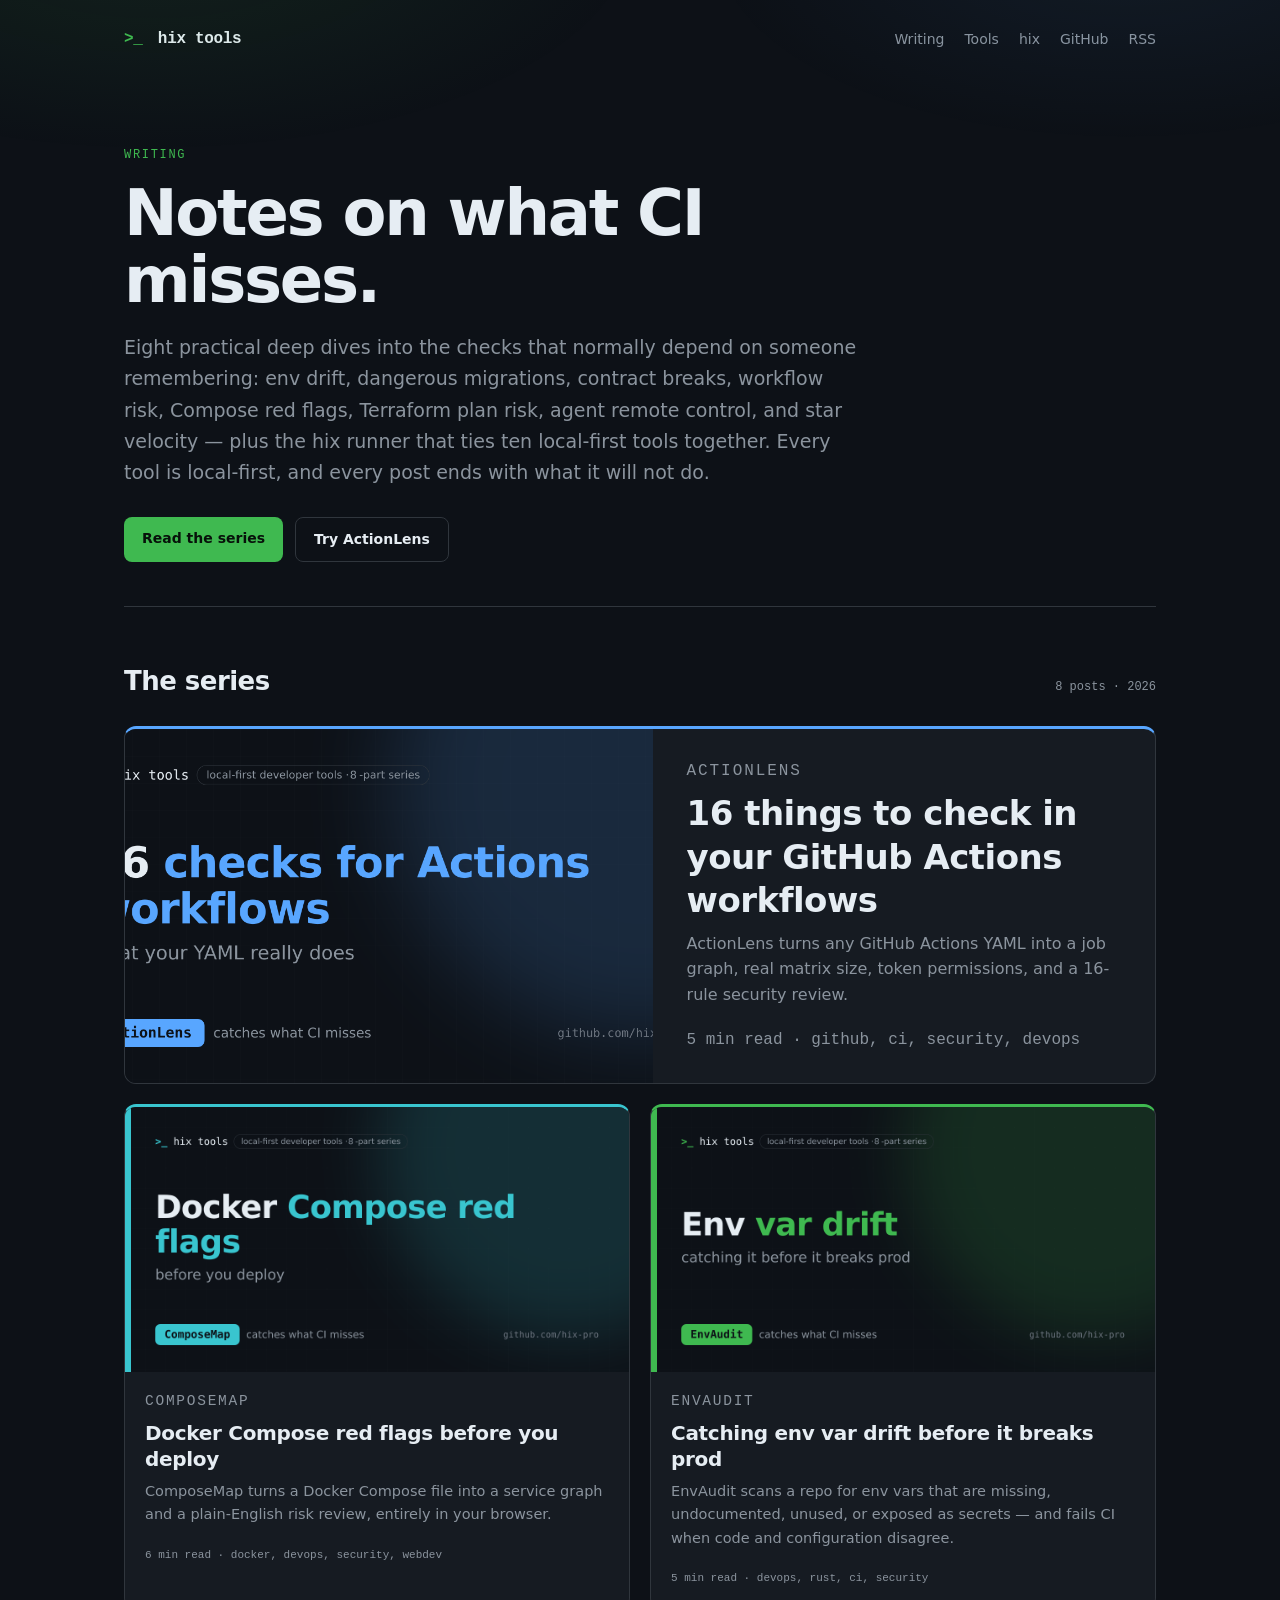
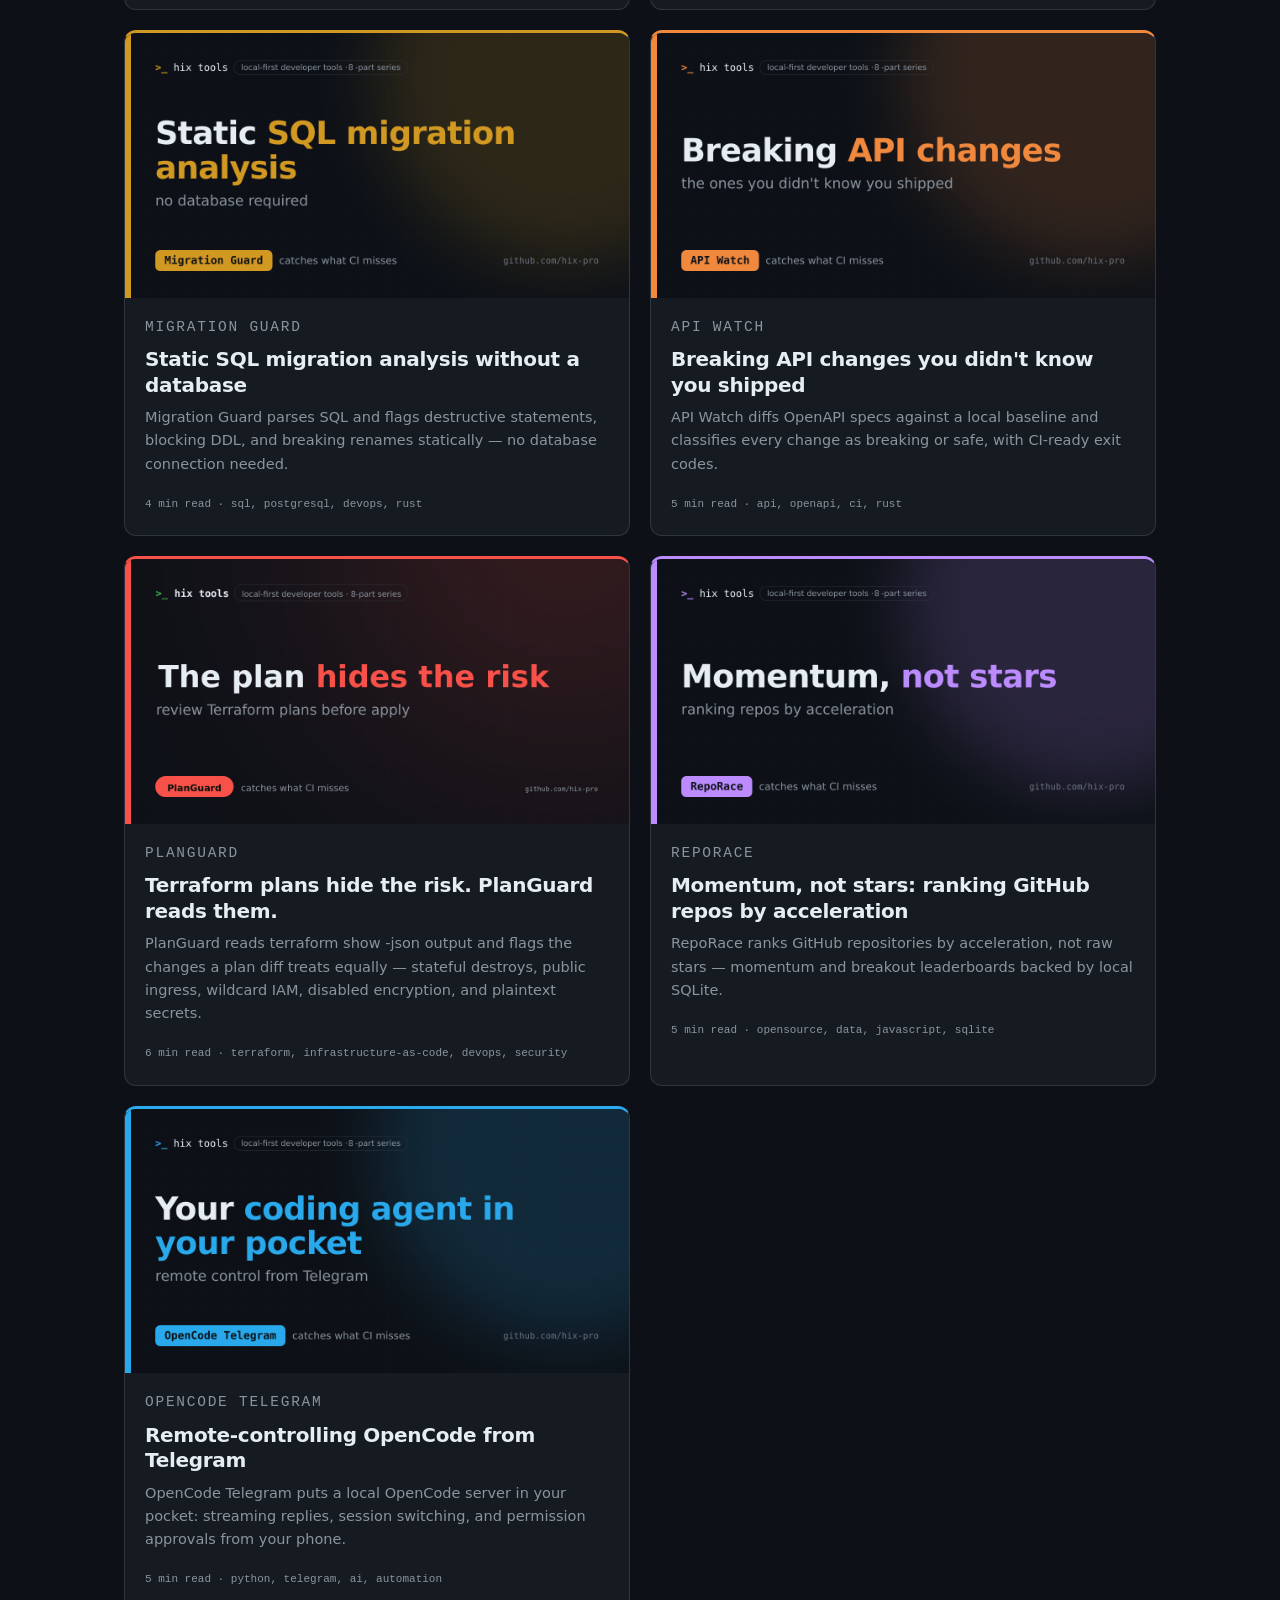
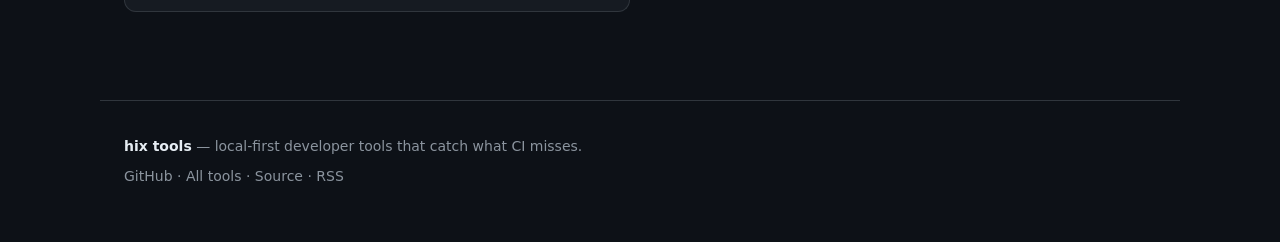
==== commit 5ebaa9c3: "docs: document ComposeMap compare mode" ====
--- a/docs/index.html
+++ b/docs/index.html
@@ -64,7 +64,7 @@
     <p class="card-kicker">ComposeMap</p>
     <h3>Docker Compose red flags before you deploy</h3>
     <p>ComposeMap turns a Docker Compose file into a service graph and a plain-English risk review, entirely in your browser.</p>
-    <p class="card-meta">5 min read · docker, devops, security, webdev</p>
+    <p class="card-meta">6 min read · docker, devops, security, webdev</p>
   </div>
 </a><a class="card" href="posts/01-env-audit-env-var-drift.html" style="--accent: #3fb950">
   <div class="card-cover"><img src="covers/01-envaudit.png" alt="Cover for Catching env var drift before it breaks prod" loading="lazy" width="2400" height="1260"></div>
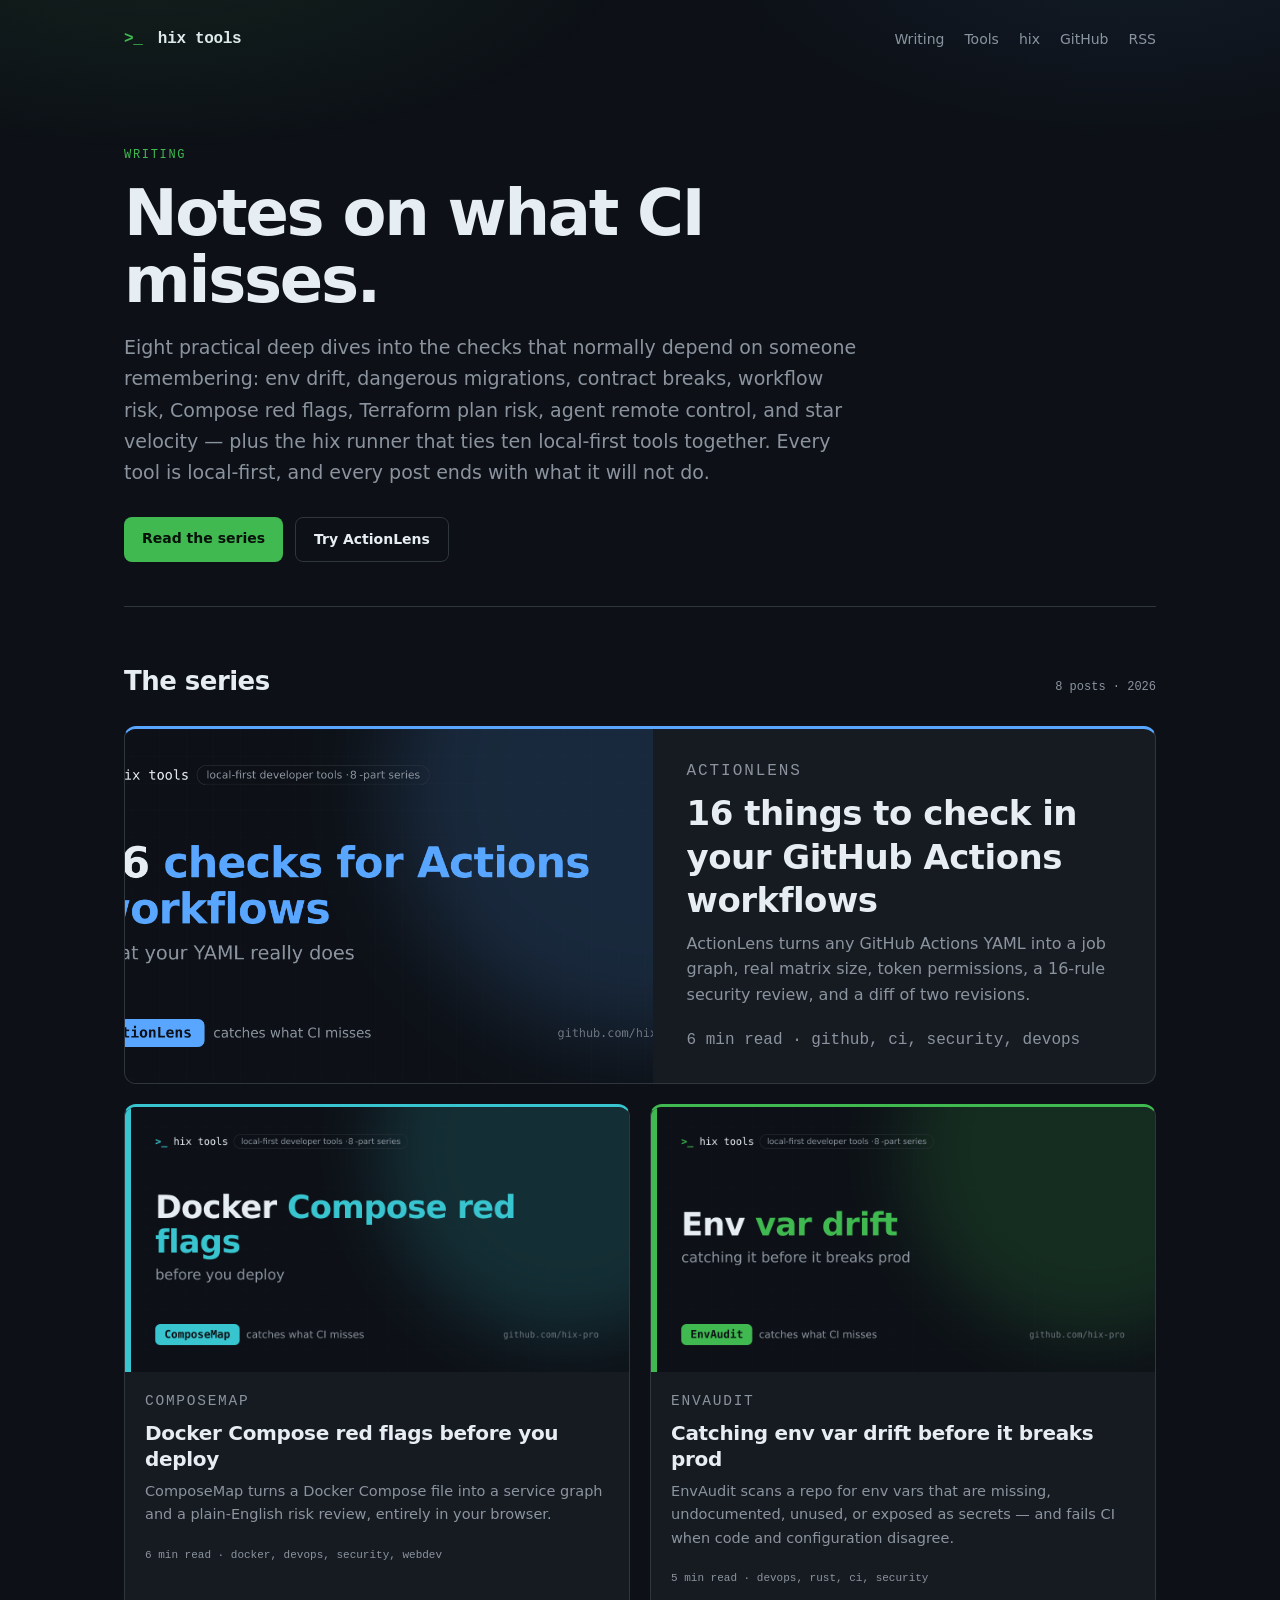
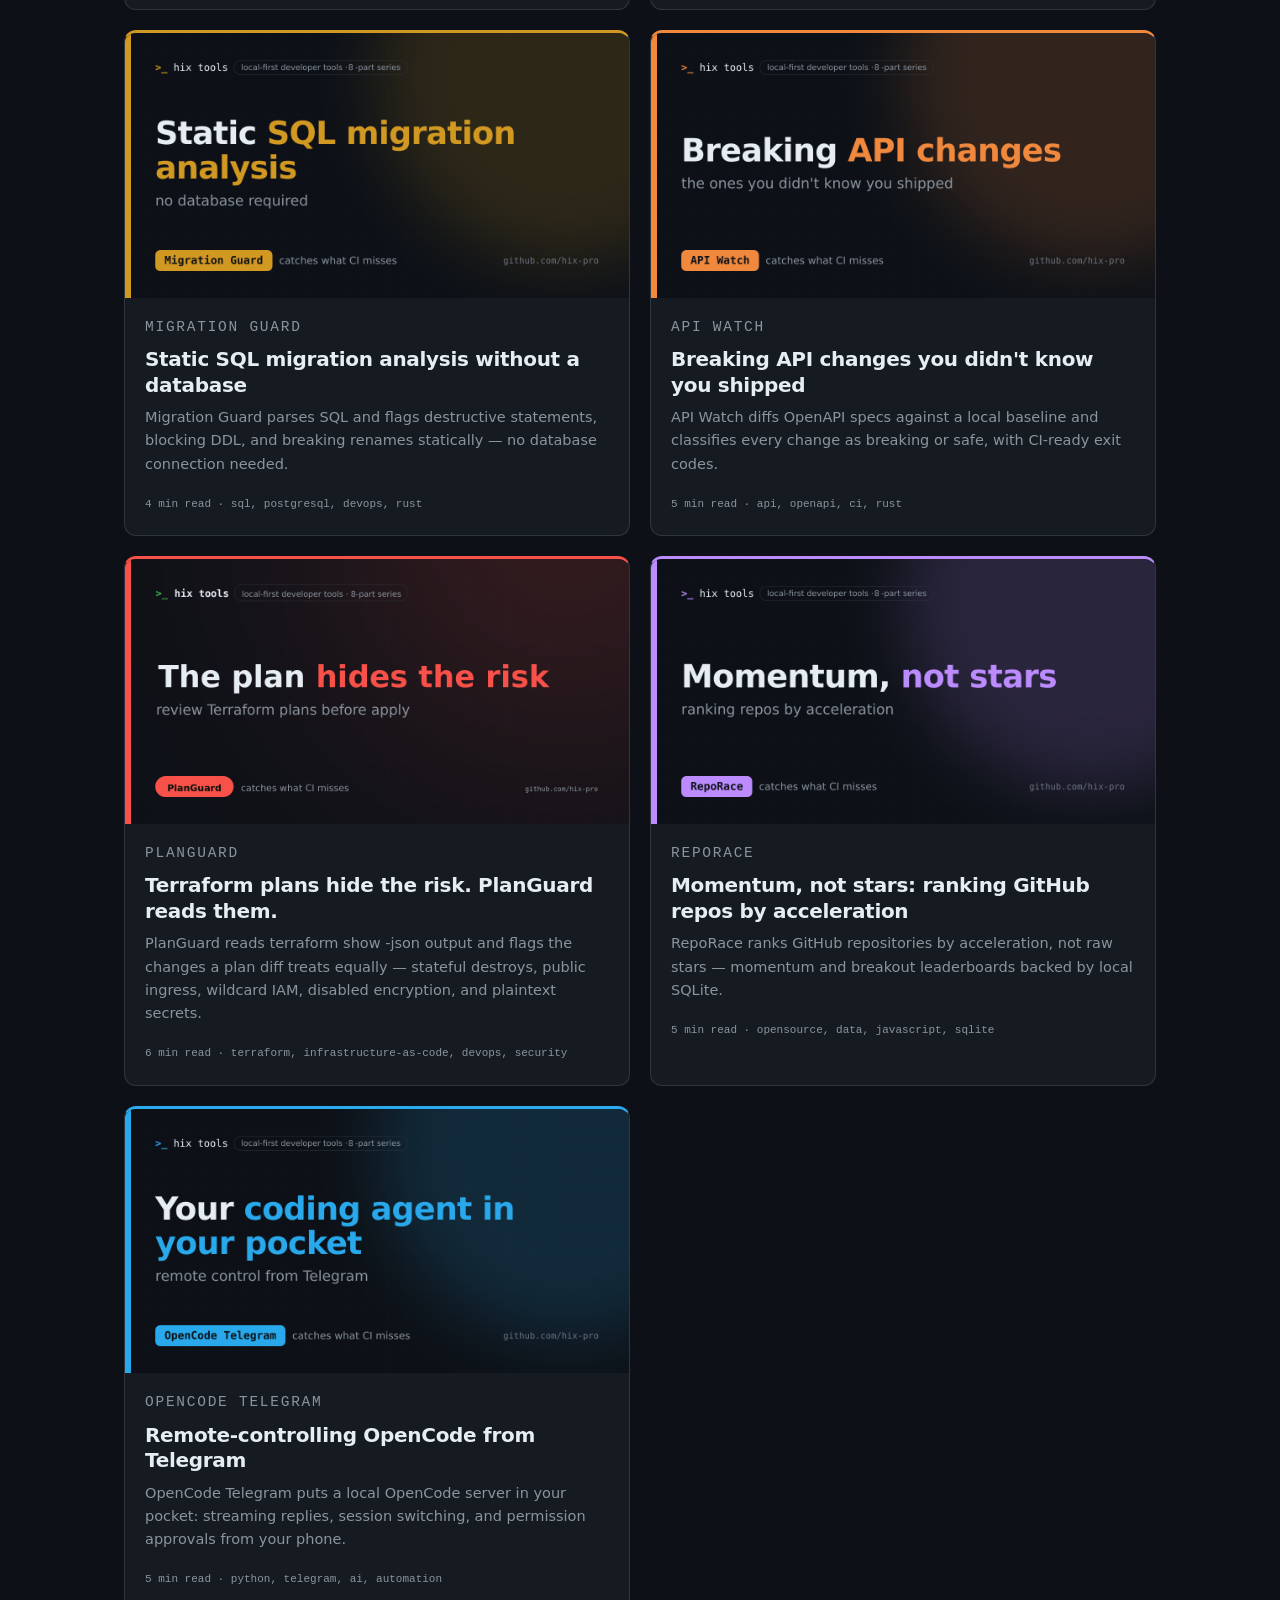
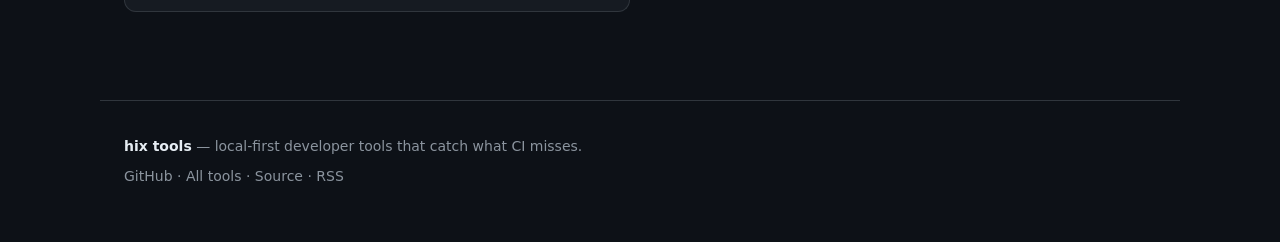
==== commit 953ff02d: "docs: document ActionLens compare mode" ====
--- a/docs/index.html
+++ b/docs/index.html
@@ -54,8 +54,8 @@
   <div class="card-body">
     <p class="card-kicker">ActionLens</p>
     <h3>16 things to check in your GitHub Actions workflows</h3>
-    <p>ActionLens turns any GitHub Actions YAML into a job graph, real matrix size, token permissions, and a 16-rule security review.</p>
-    <p class="card-meta">5 min read · github, ci, security, devops</p>
+    <p>ActionLens turns any GitHub Actions YAML into a job graph, real matrix size, token permissions, a 16-rule security review, and a diff of two revisions.</p>
+    <p class="card-meta">6 min read · github, ci, security, devops</p>
   </div>
 </a>
       <a class="card" href="posts/05-compose-map-red-flags.html" style="--accent: #39c5cf">
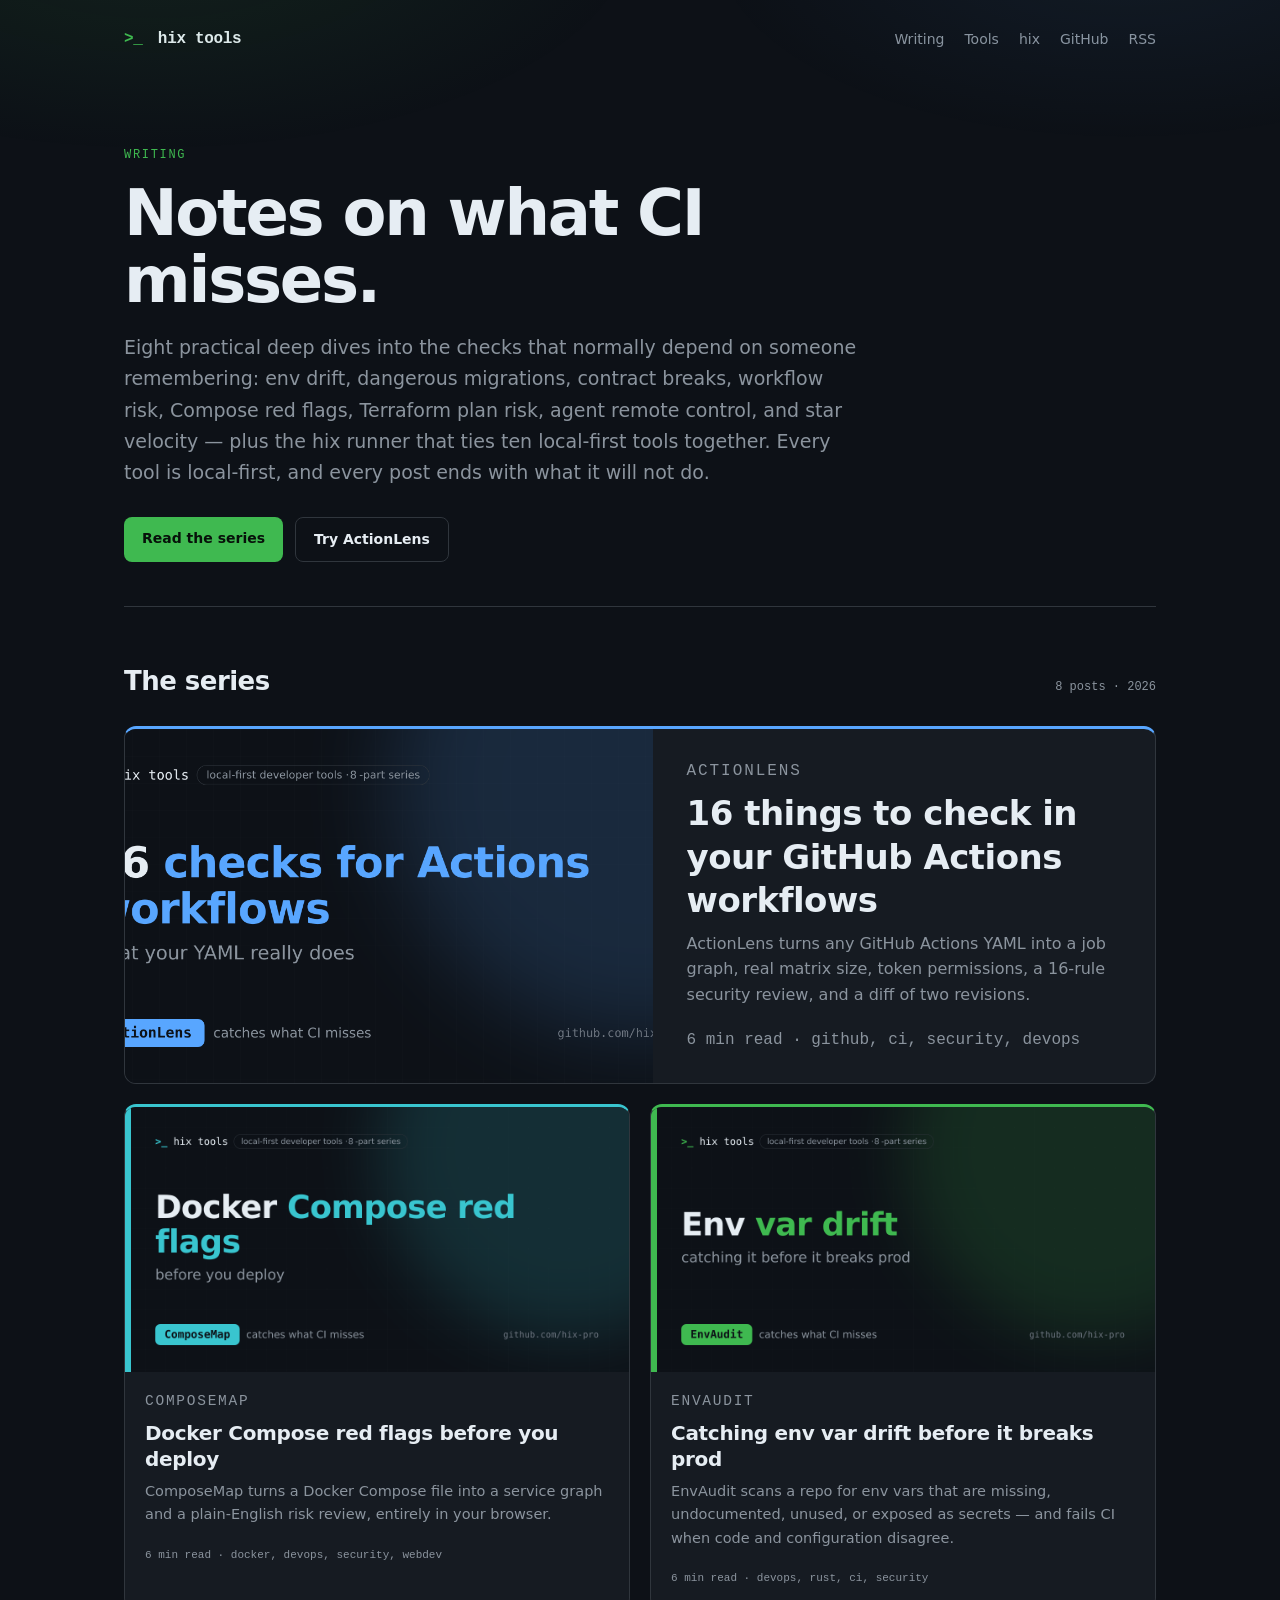
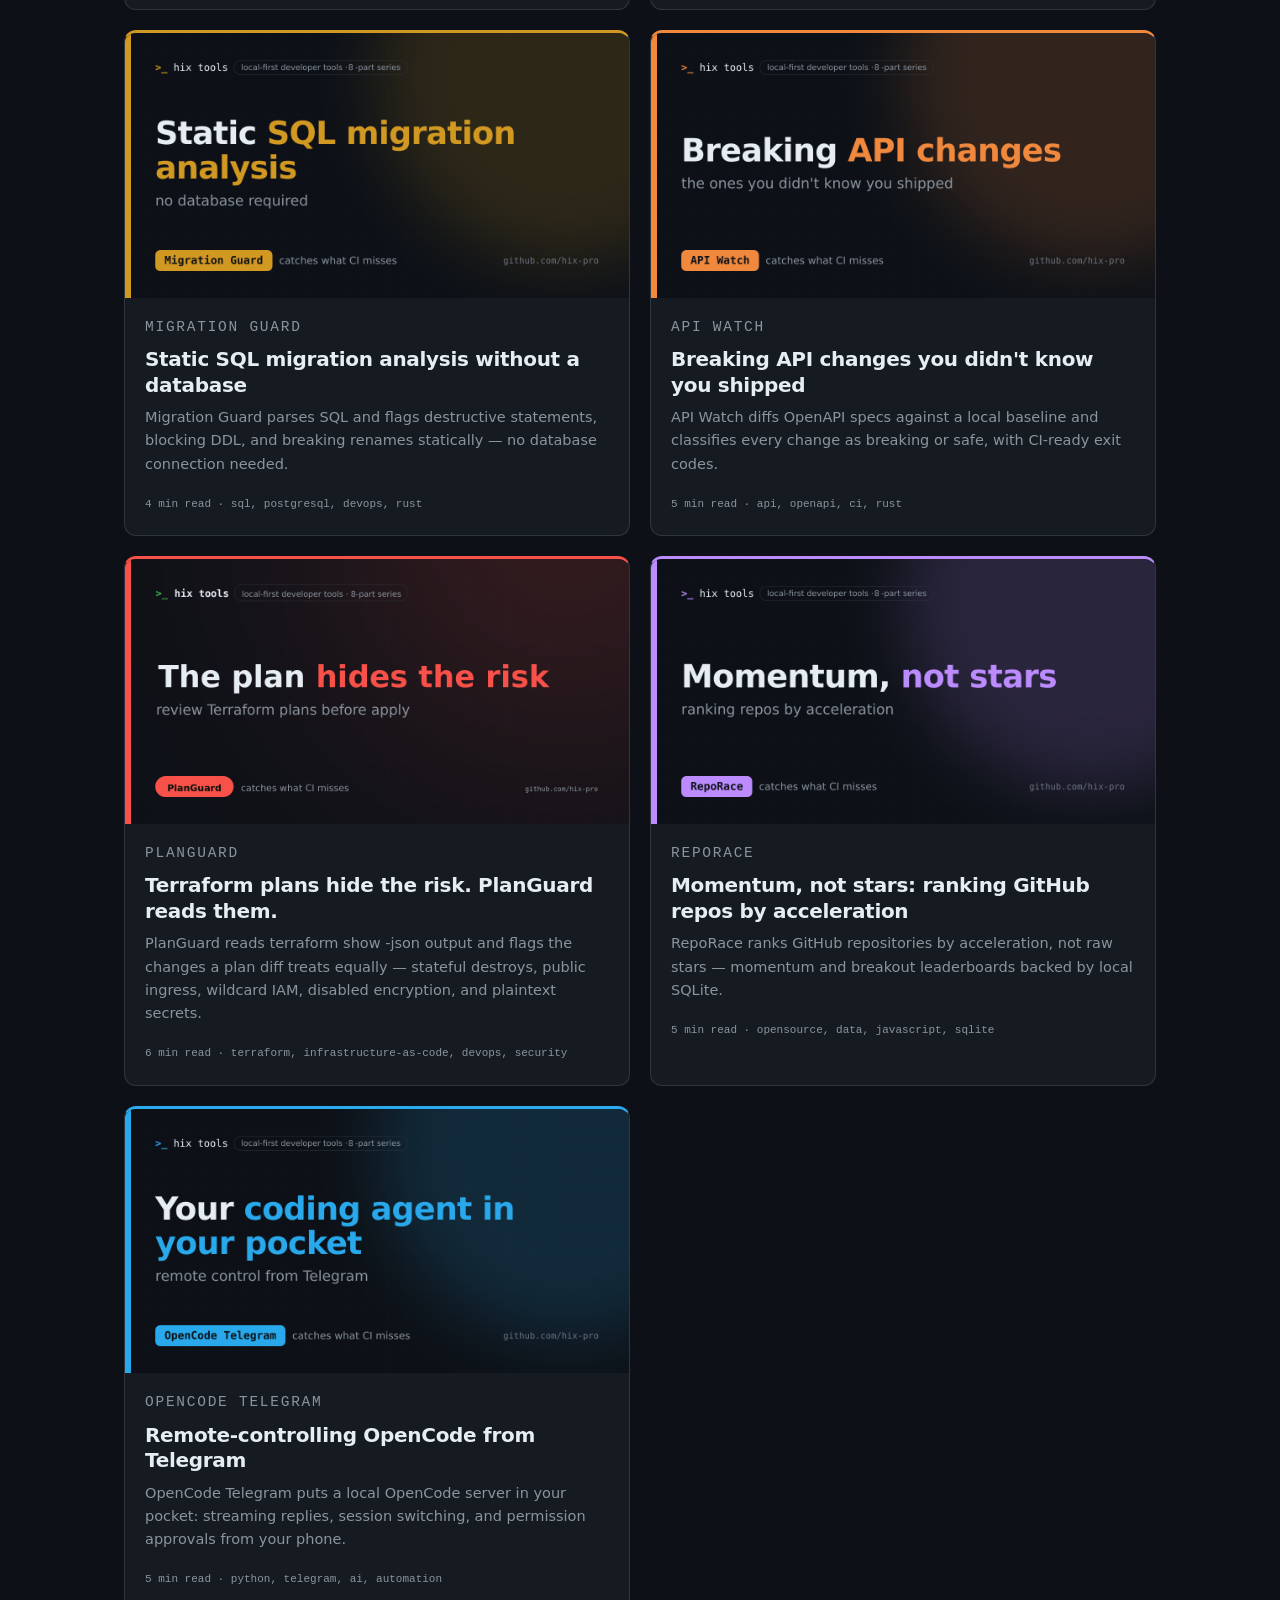
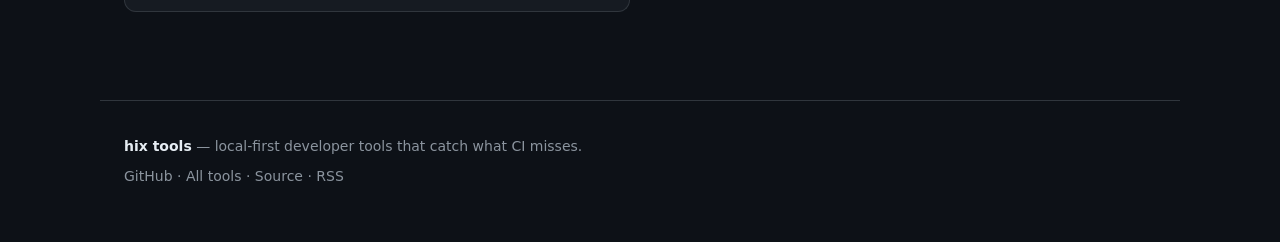
==== commit db280185: "docs: document EnvAudit --fix" ====
--- a/docs/index.html
+++ b/docs/index.html
@@ -72,7 +72,7 @@
     <p class="card-kicker">EnvAudit</p>
     <h3>Catching env var drift before it breaks prod</h3>
     <p>EnvAudit scans a repo for env vars that are missing, undocumented, unused, or exposed as secrets — and fails CI when code and configuration disagree.</p>
-    <p class="card-meta">5 min read · devops, rust, ci, security</p>
+    <p class="card-meta">6 min read · devops, rust, ci, security</p>
   </div>
 </a><a class="card" href="posts/02-migration-guard-static-sql-analysis.html" style="--accent: #d29922">
   <div class="card-cover"><img src="covers/02-migration-guard.png" alt="Cover for Static SQL migration analysis without a database" loading="lazy" width="2400" height="1260"></div>
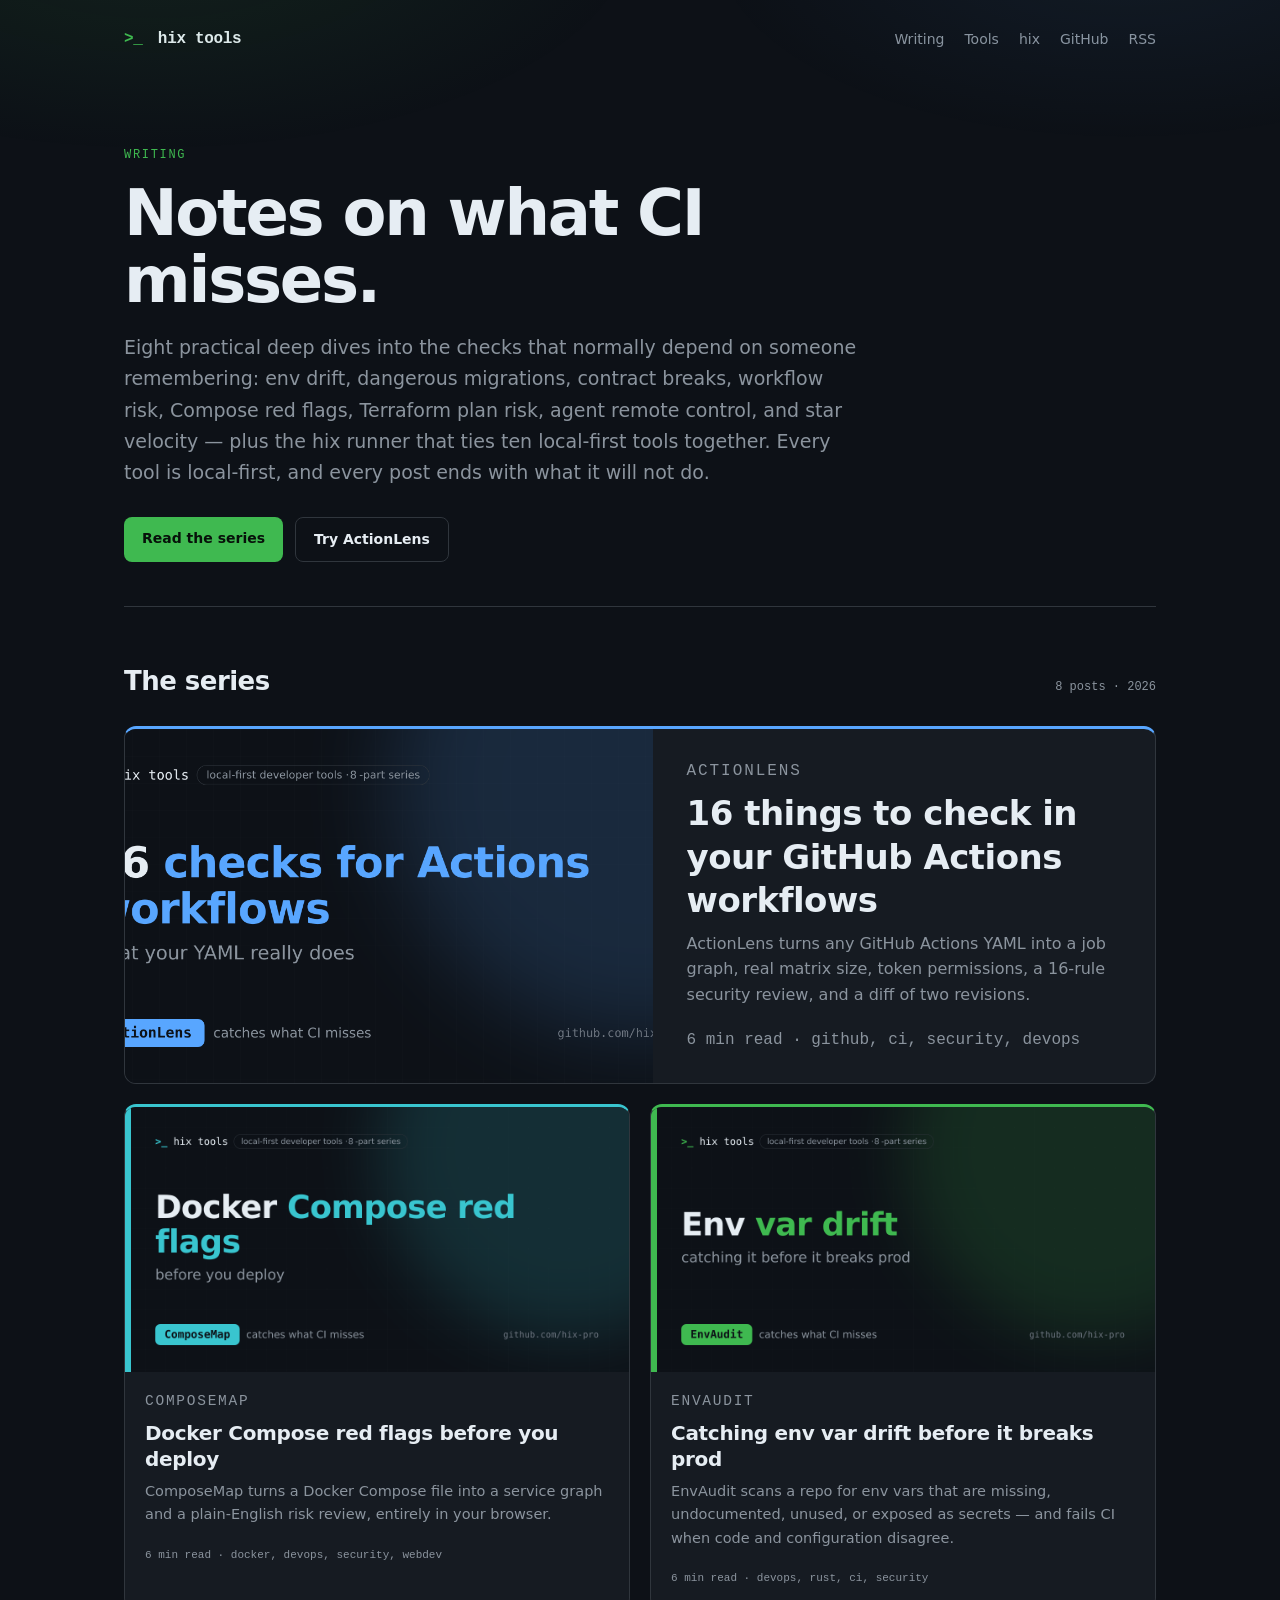
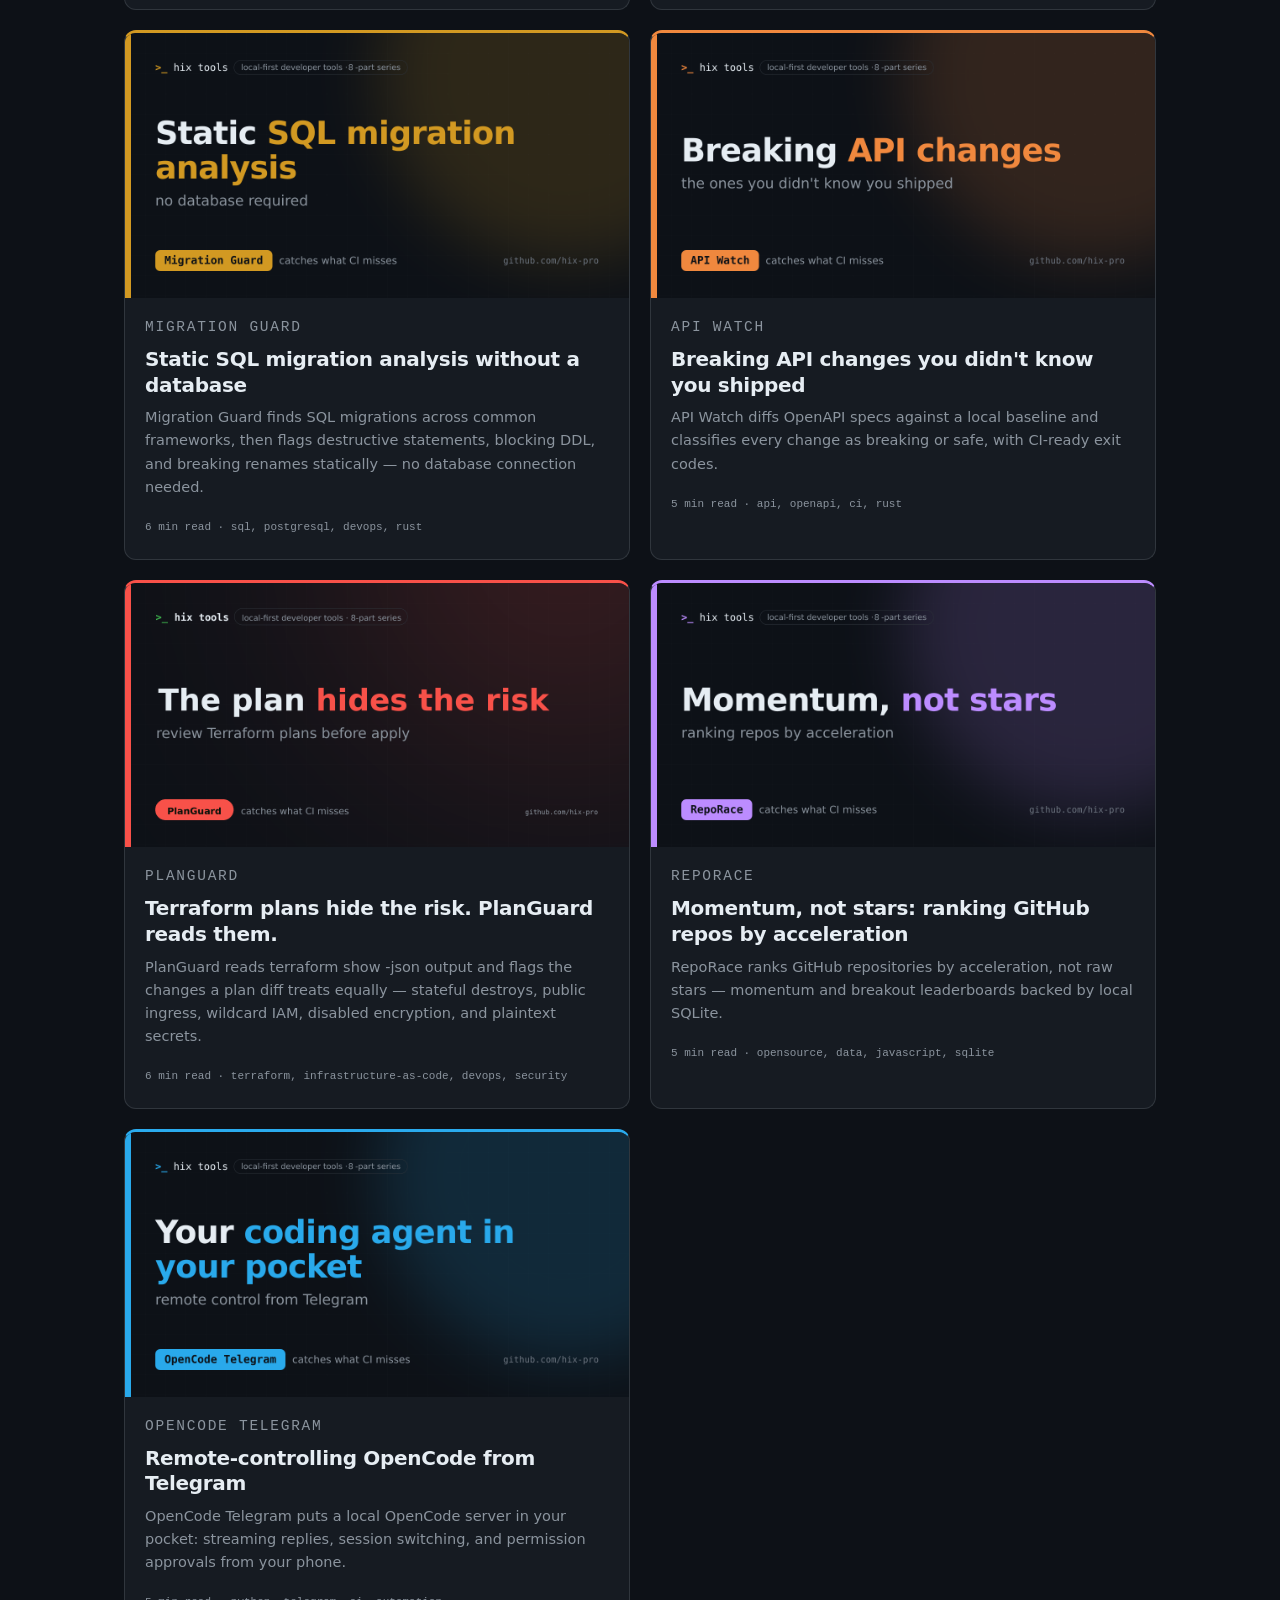
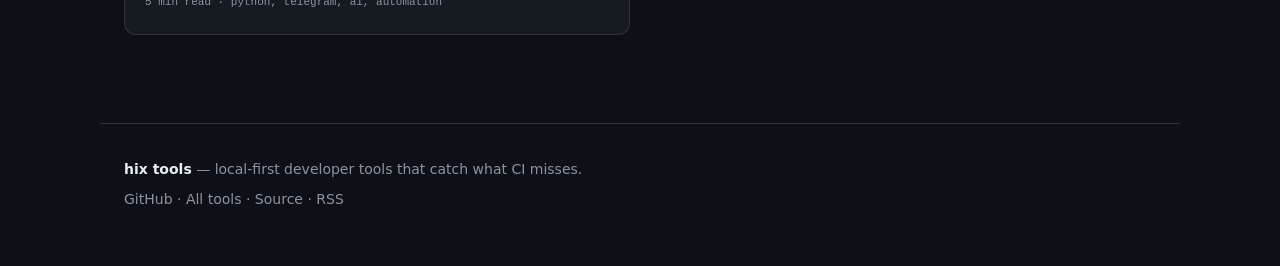
==== commit 4ddcb4b2: "docs: document migration discovery in post 02 Cover migration-guard check with no paths, the discove" ====
--- a/docs/index.html
+++ b/docs/index.html
@@ -79,8 +79,8 @@
   <div class="card-body">
     <p class="card-kicker">Migration Guard</p>
     <h3>Static SQL migration analysis without a database</h3>
-    <p>Migration Guard parses SQL and flags destructive statements, blocking DDL, and breaking renames statically — no database connection needed.</p>
-    <p class="card-meta">4 min read · sql, postgresql, devops, rust</p>
+    <p>Migration Guard finds SQL migrations across common frameworks, then flags destructive statements, blocking DDL, and breaking renames statically — no database connection needed.</p>
+    <p class="card-meta">6 min read · sql, postgresql, devops, rust</p>
   </div>
 </a><a class="card" href="posts/03-api-watch-breaking-api-changes.html" style="--accent: #f0883e">
   <div class="card-cover"><img src="covers/03-api-watch.png" alt="Cover for Breaking API changes you didn&#x27;t know you shipped" loading="lazy" width="2400" height="1260"></div>
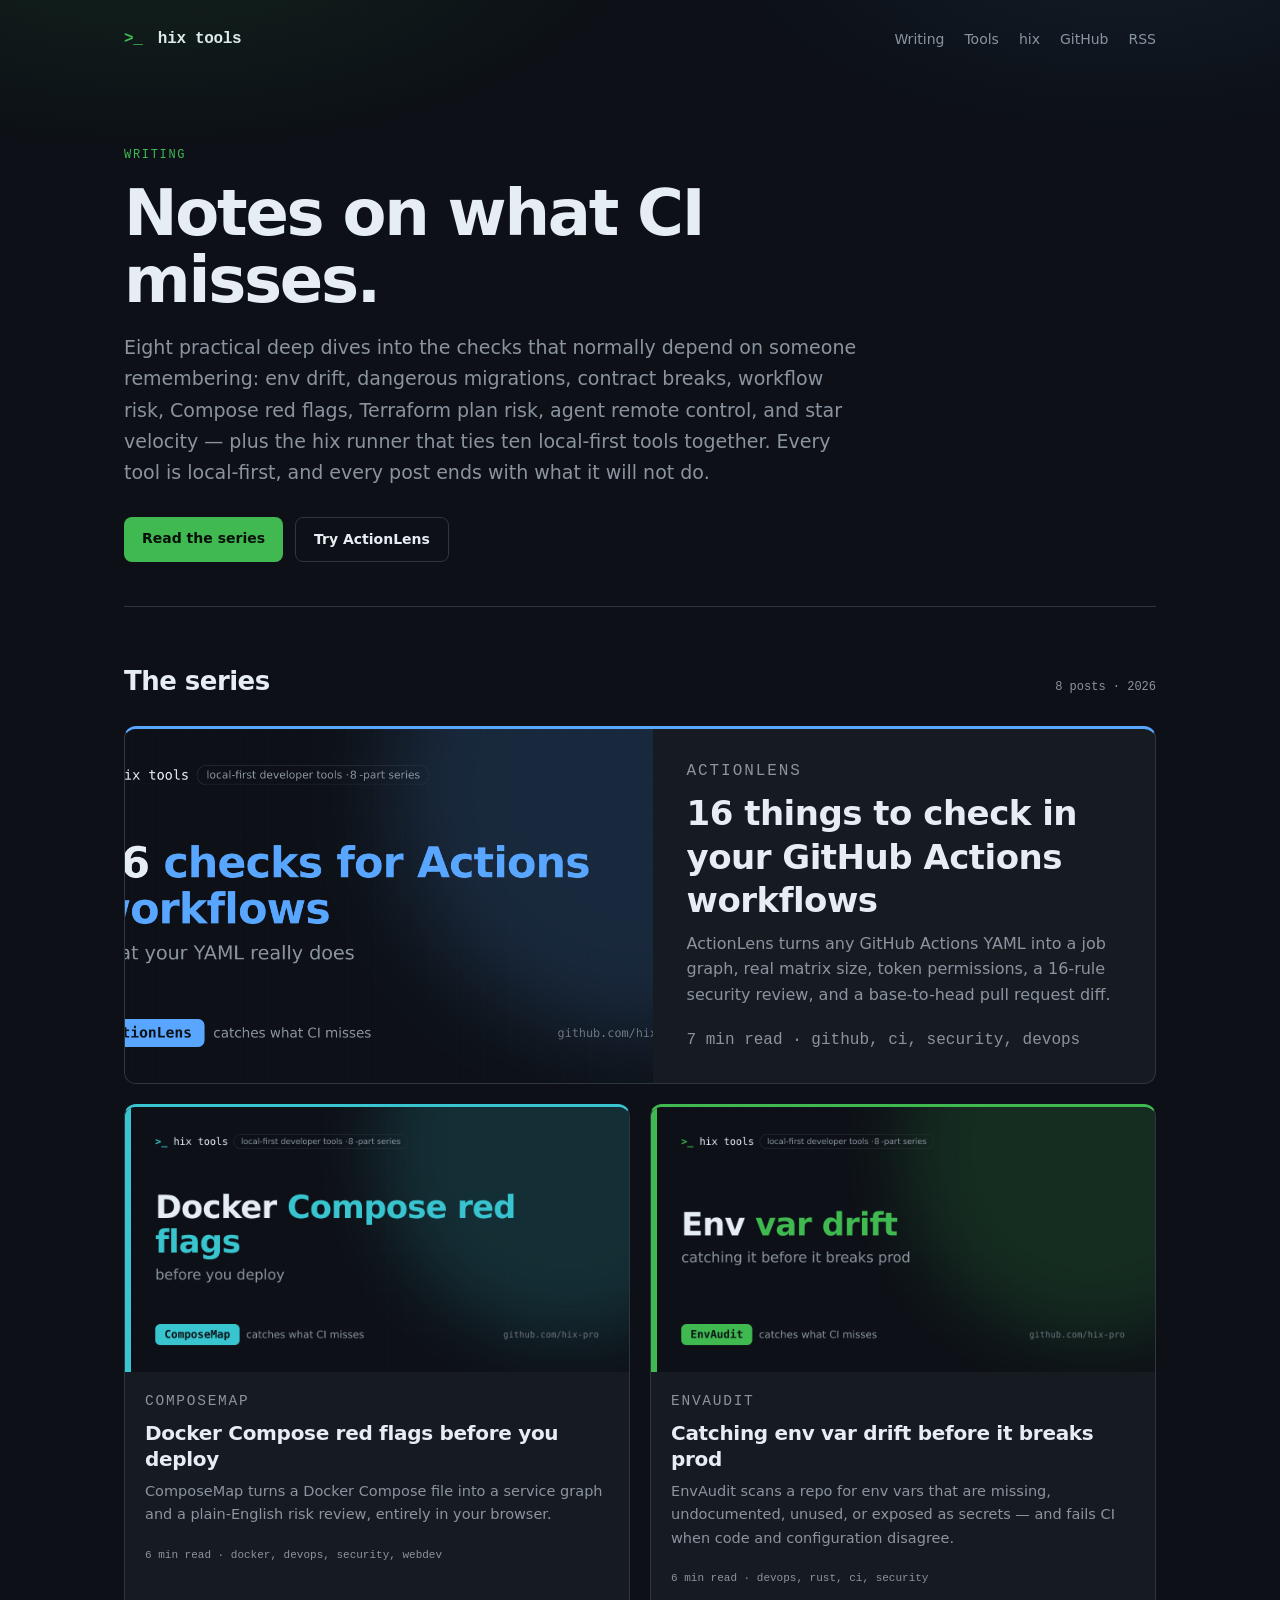
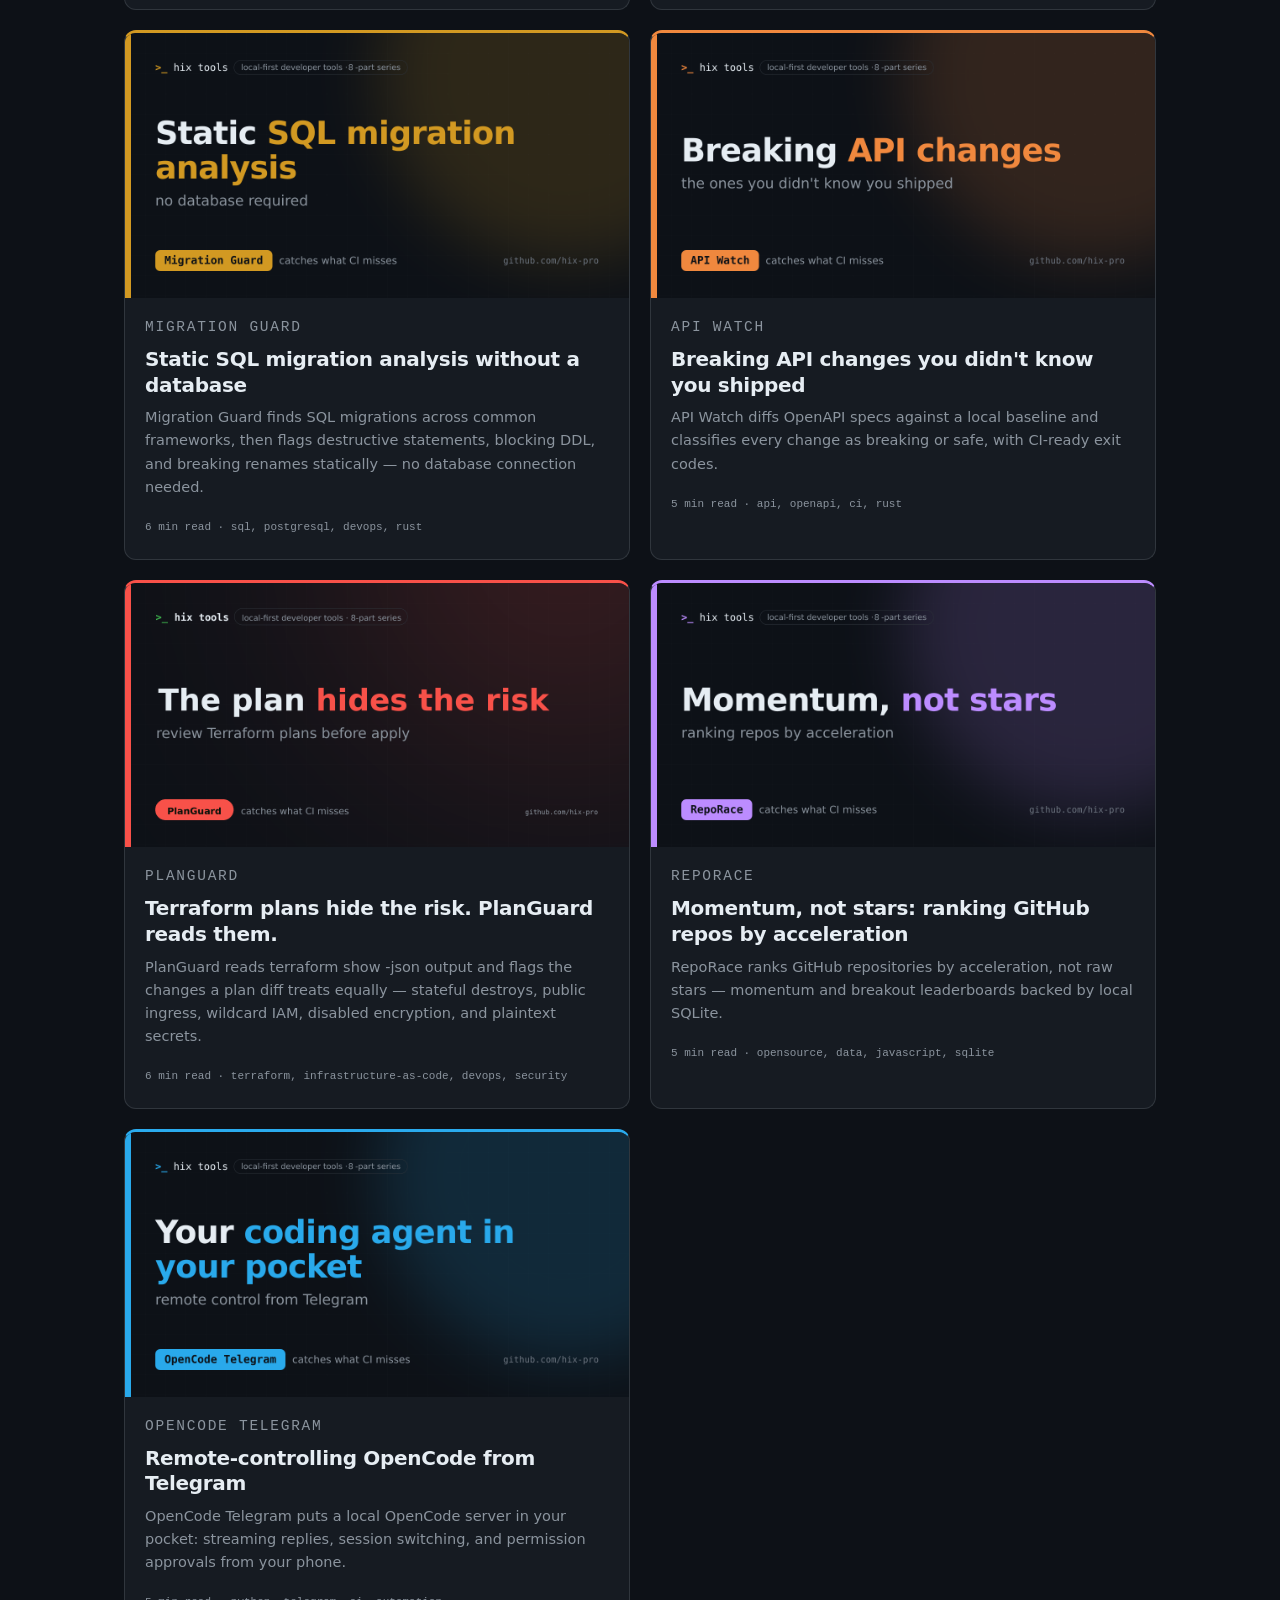
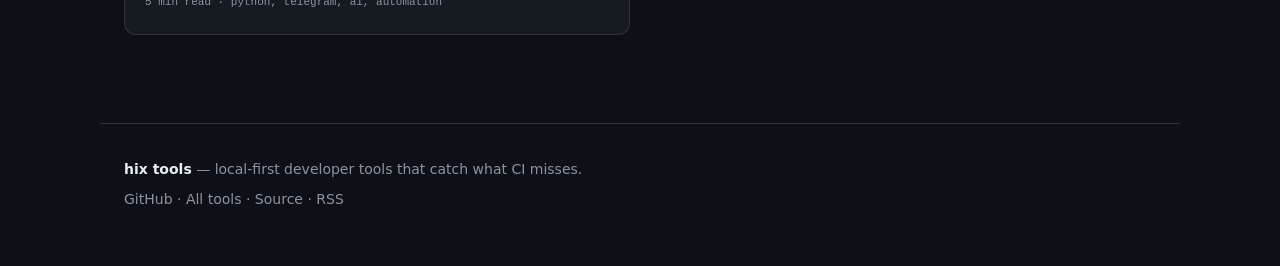
==== commit b722dda8: "docs: update ActionLens post for GitHub PR loading" ====
--- a/docs/index.html
+++ b/docs/index.html
@@ -54,8 +54,8 @@
   <div class="card-body">
     <p class="card-kicker">ActionLens</p>
     <h3>16 things to check in your GitHub Actions workflows</h3>
-    <p>ActionLens turns any GitHub Actions YAML into a job graph, real matrix size, token permissions, a 16-rule security review, and a diff of two revisions.</p>
-    <p class="card-meta">6 min read · github, ci, security, devops</p>
+    <p>ActionLens turns any GitHub Actions YAML into a job graph, real matrix size, token permissions, a 16-rule security review, and a base-to-head pull request diff.</p>
+    <p class="card-meta">7 min read · github, ci, security, devops</p>
   </div>
 </a>
       <a class="card" href="posts/05-compose-map-red-flags.html" style="--accent: #39c5cf">
